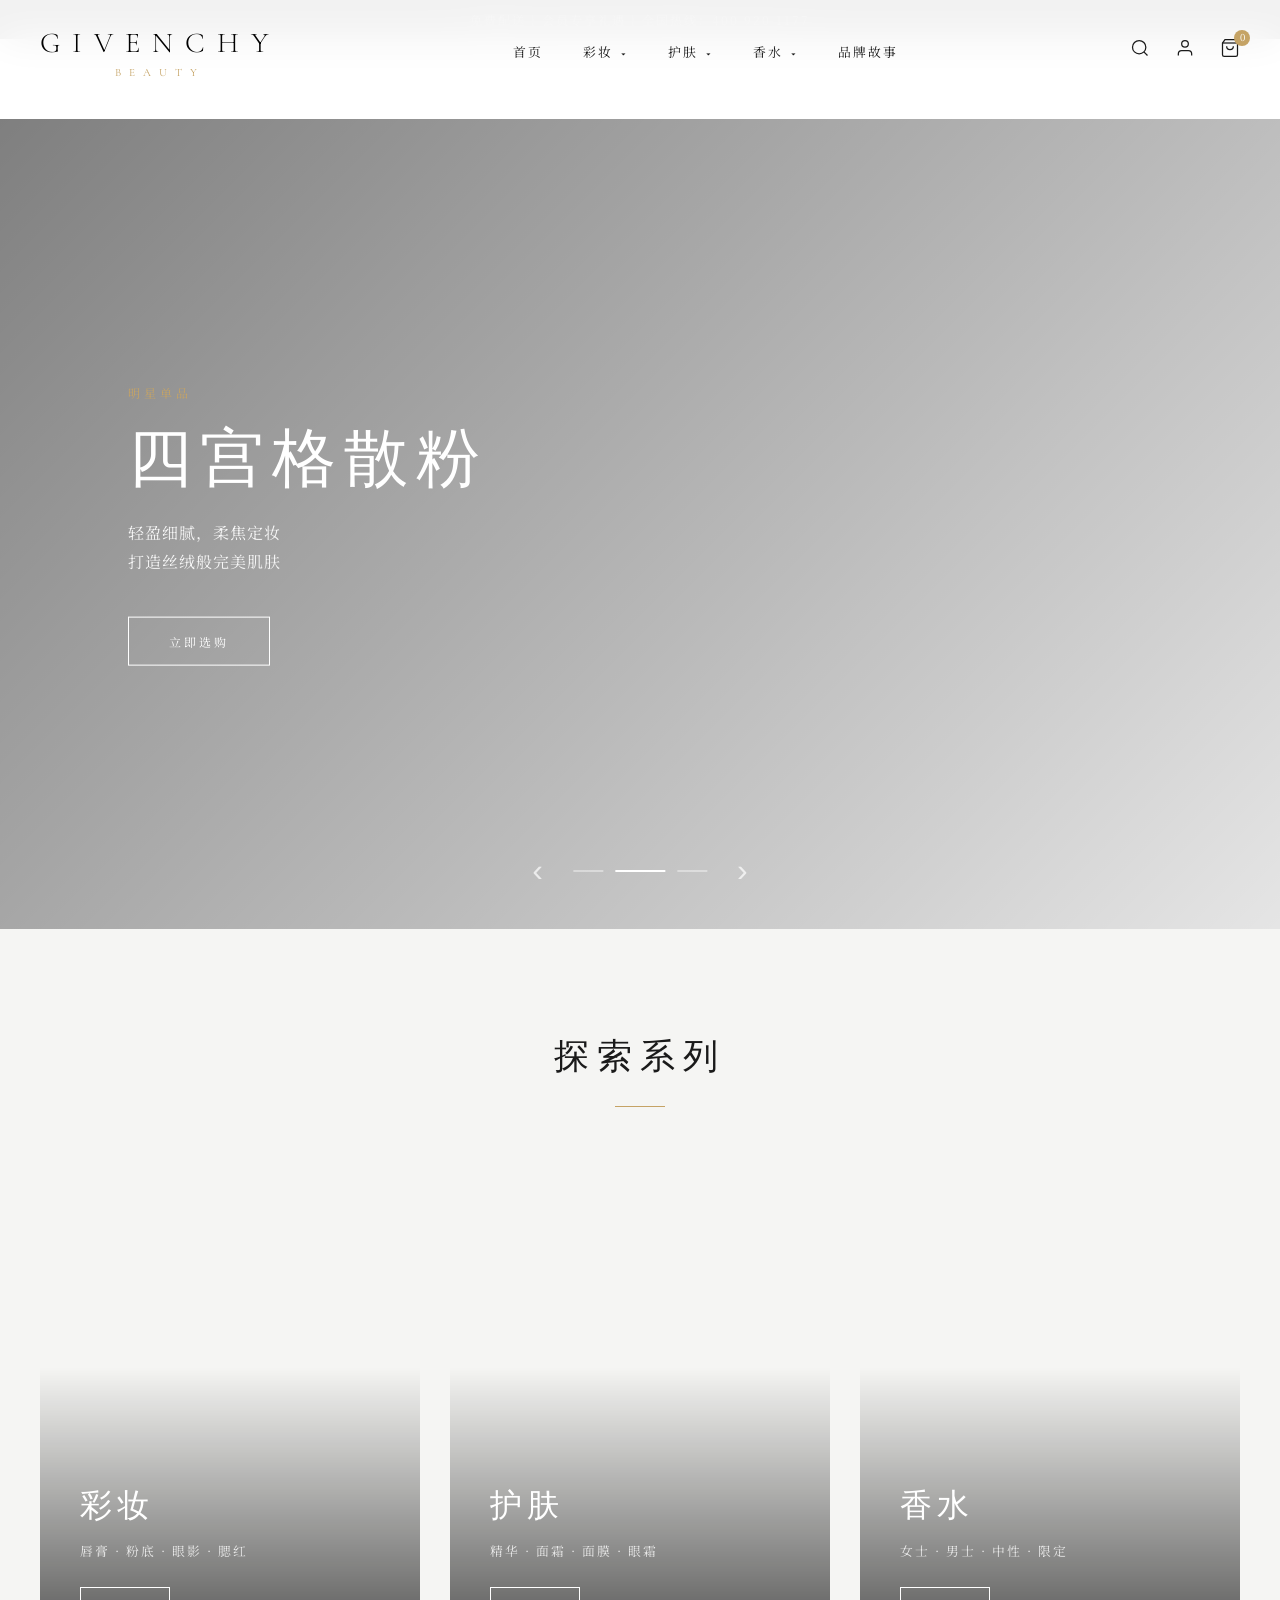
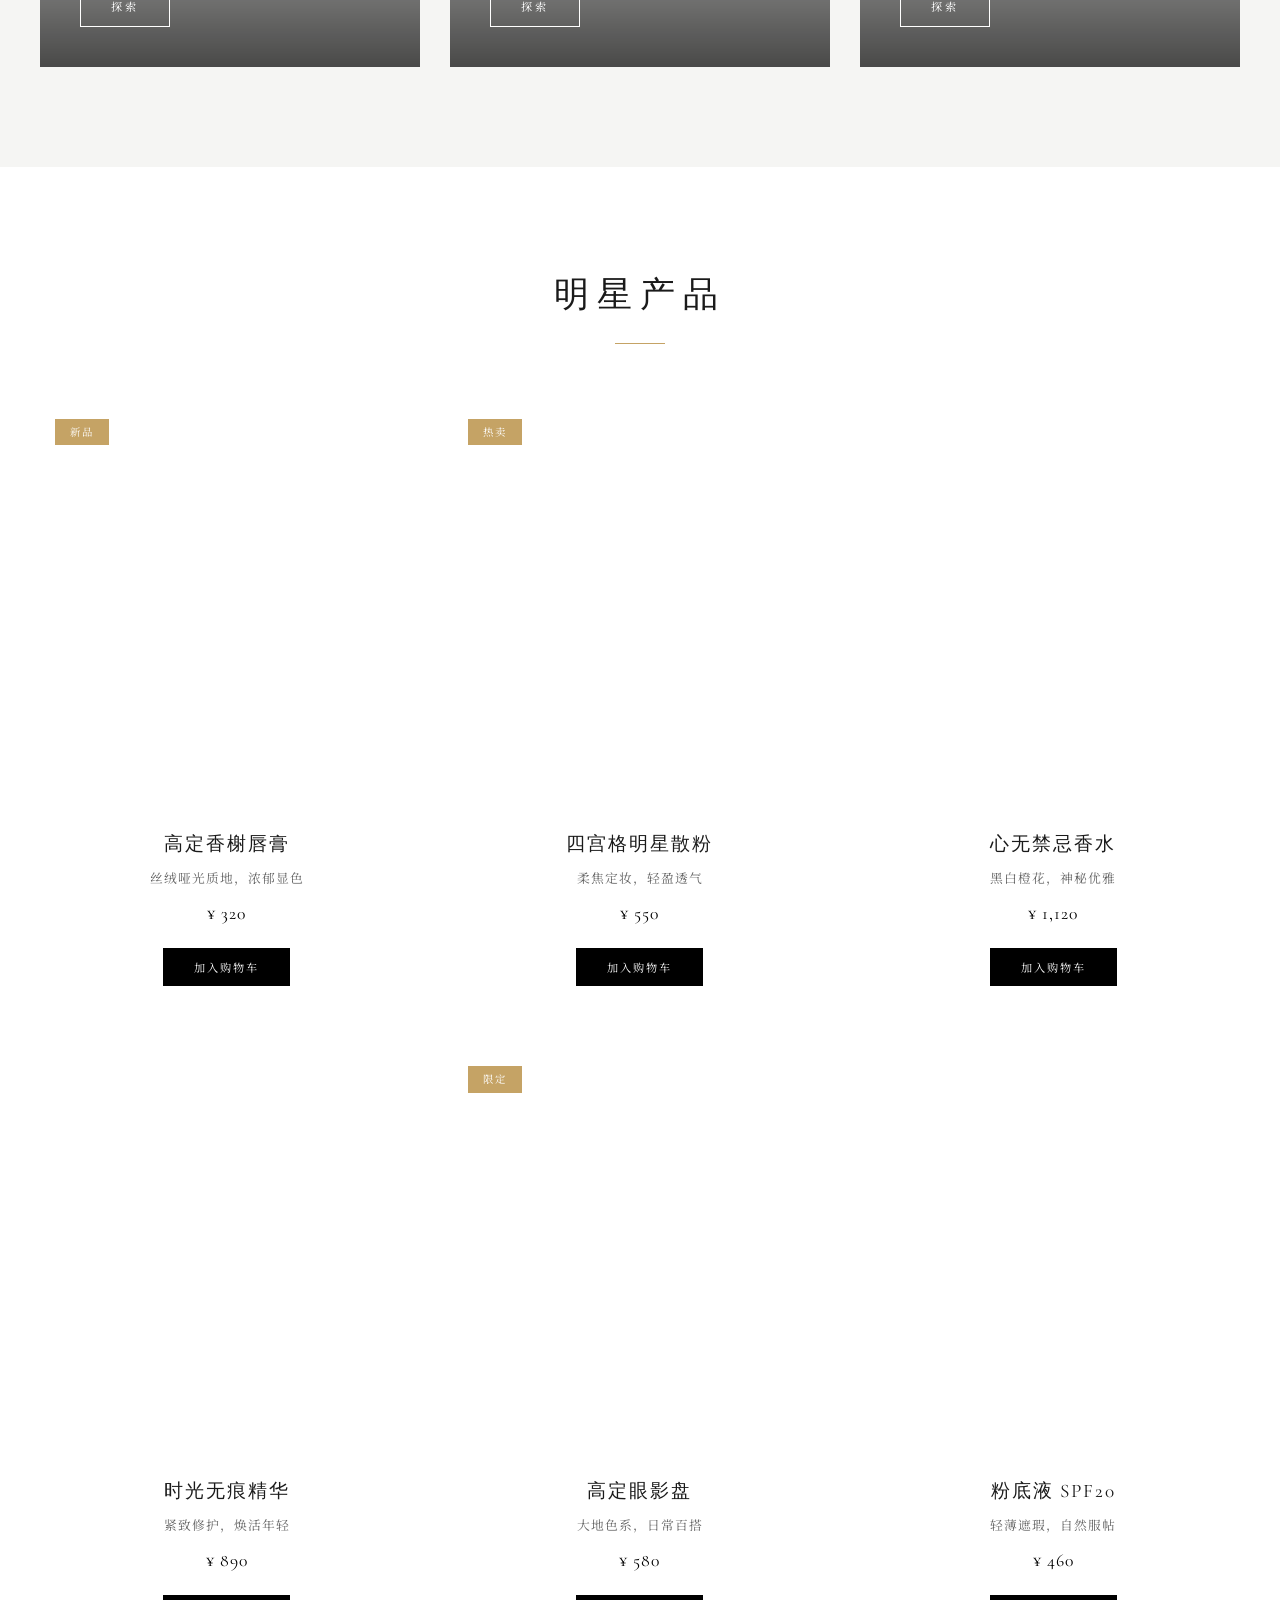
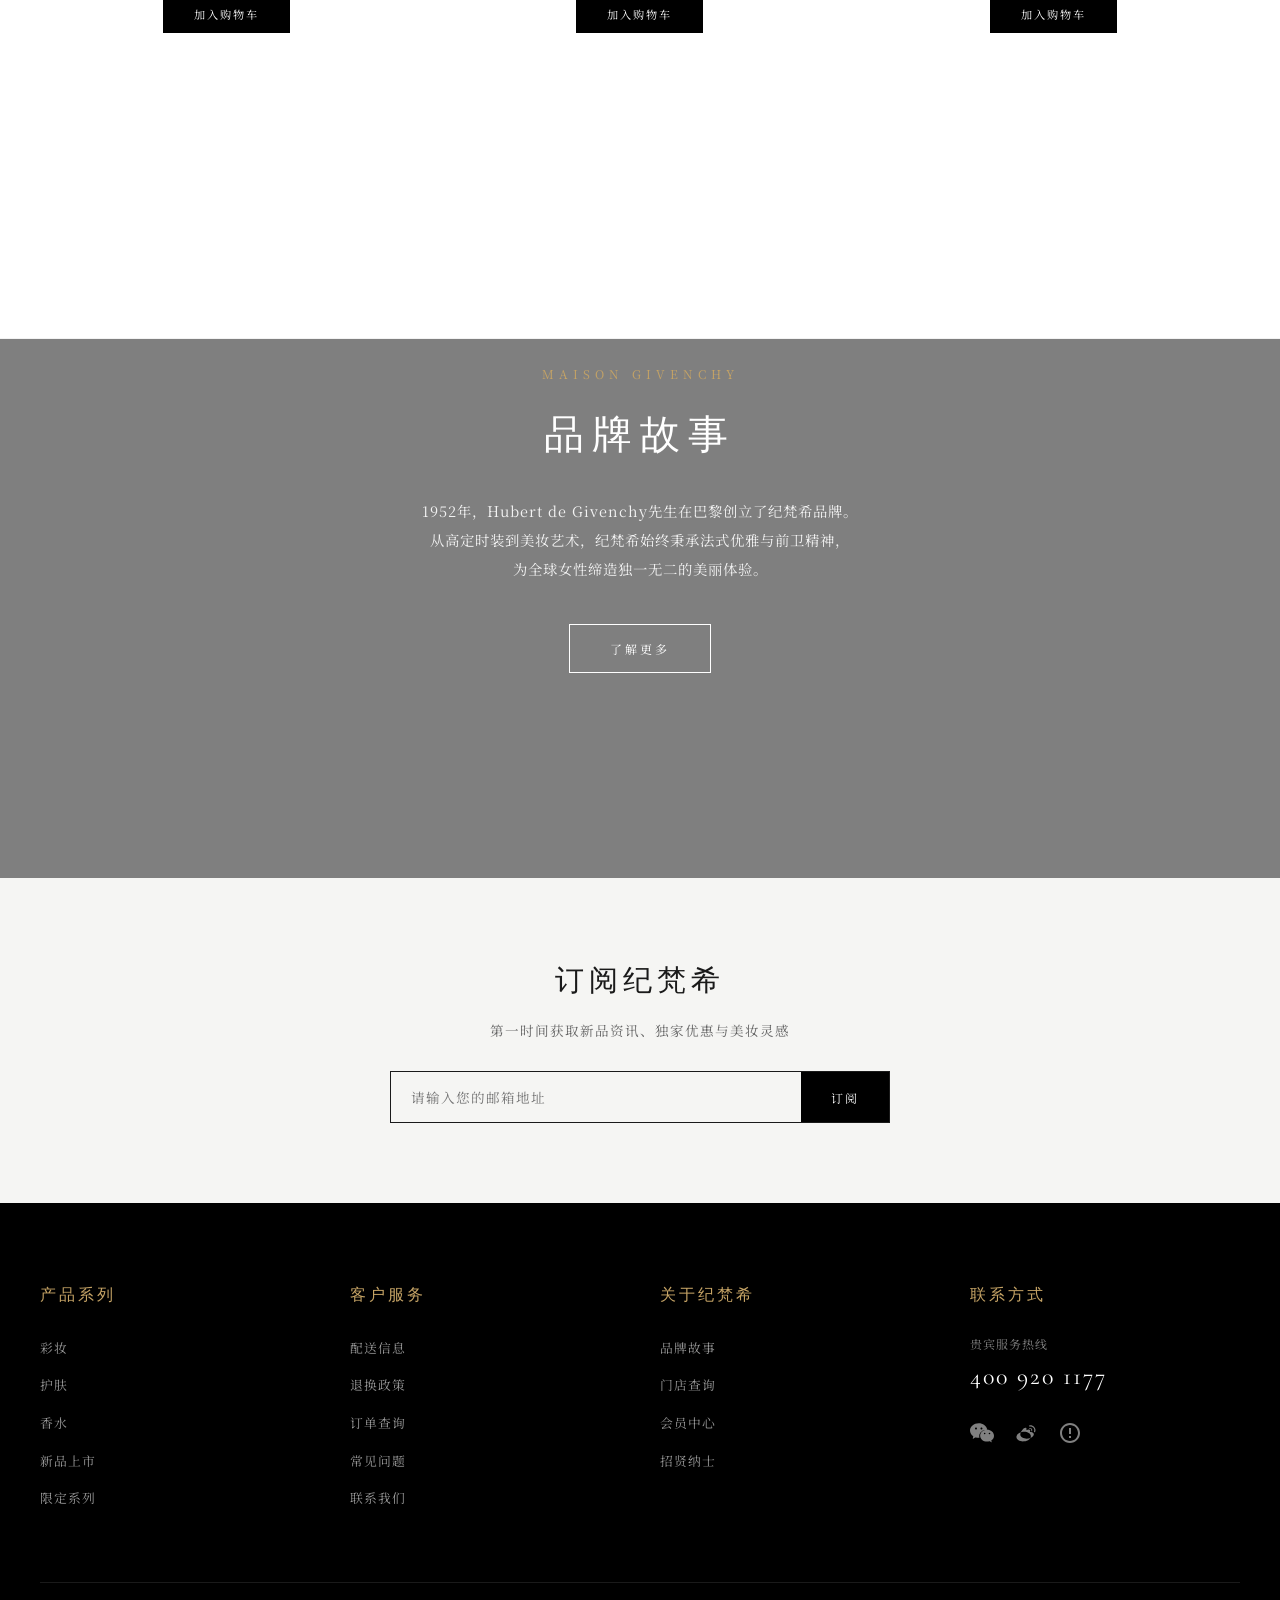
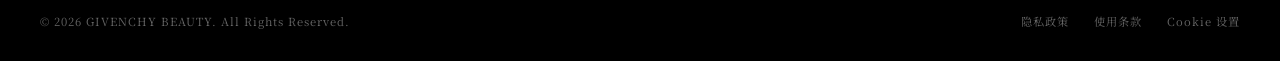
==== index.html @ 048177c6 "Givenchy Beauty clone site" ====
<!DOCTYPE html>
<html lang="zh-CN">
<head>
    <meta charset="UTF-8">
    <meta name="viewport" content="width=device-width, initial-scale=1.0">
    <title>GIVENCHY BEAUTY ∷ 纪梵希美妆官方旗舰店</title>
    <link rel="preconnect" href="https://fonts.googleapis.com">
    <link href="https://fonts.googleapis.com/css2?family=Cormorant+Garamond:wght@300;400;500;600;700&family=Noto+Serif+SC:wght@200;300;400;500;600;700&display=swap" rel="stylesheet">
    <link rel="stylesheet" href="style.css">
</head>
<body>
    <!-- Top Bar -->
    <div class="top-bar">
        <p>免费配送 | 会员专享礼遇 | 全国热线：400 920 1177</p>
    </div>

    <!-- Navigation -->
    <nav class="navbar" id="navbar">
        <div class="nav-container">
            <button class="menu-toggle" id="menuToggle" aria-label="菜单">
                <span></span>
                <span></span>
                <span></span>
            </button>
            
            <div class="logo">
                <a href="#">
                    <span class="logo-main">GIVENCHY</span>
                    <span class="logo-sub">BEAUTY</span>
                </a>
            </div>

            <ul class="nav-links" id="navLinks">
                <li><a href="#hero">首页</a></li>
                <li class="dropdown">
                    <a href="#products">彩妆 <span class="arrow">▾</span></a>
                    <div class="dropdown-content">
                        <a href="#">唇膏</a>
                        <a href="#">粉底</a>
                        <a href="#">眼影</a>
                        <a href="#">腮红</a>
                    </div>
                </li>
                <li class="dropdown">
                    <a href="#products">护肤 <span class="arrow">▾</span></a>
                    <div class="dropdown-content">
                        <a href="#">精华</a>
                        <a href="#">面霜</a>
                        <a href="#">面膜</a>
                    </div>
                </li>
                <li class="dropdown">
                    <a href="#products">香水 <span class="arrow">▾</span></a>
                    <div class="dropdown-content">
                        <a href="#">女士香水</a>
                        <a href="#">男士香水</a>
                        <a href="#">中性香水</a>
                    </div>
                </li>
                <li><a href="#story">品牌故事</a></li>
            </ul>

            <div class="nav-icons">
                <a href="#" class="icon-search" aria-label="搜索">
                    <svg width="20" height="20" viewBox="0 0 24 24" fill="none" stroke="currentColor" stroke-width="1.5">
                        <circle cx="11" cy="11" r="8"/><path d="m21 21-4.35-4.35"/>
                    </svg>
                </a>
                <a href="#" class="icon-user" aria-label="账户">
                    <svg width="20" height="20" viewBox="0 0 24 24" fill="none" stroke="currentColor" stroke-width="1.5">
                        <path d="M20 21v-2a4 4 0 0 0-4-4H8a4 4 0 0 0-4 4v2"/><circle cx="12" cy="7" r="4"/>
                    </svg>
                </a>
                <a href="#" class="icon-cart" aria-label="购物车">
                    <svg width="20" height="20" viewBox="0 0 24 24" fill="none" stroke="currentColor" stroke-width="1.5">
                        <path d="M6 2L3 6v14a2 2 0 002 2h14a2 2 0 002-2V6l-3-4z"/><line x1="3" y1="6" x2="21" y2="6"/><path d="M16 10a4 4 0 01-8 0"/>
                    </svg>
                    <span class="cart-count">0</span>
                </a>
            </div>
        </div>
    </nav>

    <!-- Hero Slider -->
    <section class="hero" id="hero">
        <div class="slider">
            <div class="slide active" style="background-image: url('https://images.unsplash.com/photo-1522335789203-aabd1fc54bc9?w=1920&q=80')">
                <div class="slide-content">
                    <span class="slide-label">新品上市</span>
                    <h1>高定唇妆</h1>
                    <p>丝绒质地，极致色彩<br>缔造无与伦比的唇部体验</p>
                    <a href="#" class="btn-primary">探索更多</a>
                </div>
            </div>
            <div class="slide" style="background-image: url('https://images.unsplash.com/photo-1596462502278-27bfdc403348?w=1920&q=80')">
                <div class="slide-content">
                    <span class="slide-label">明星单品</span>
                    <h1>四宫格散粉</h1>
                    <p>轻盈细腻，柔焦定妆<br>打造丝绒般完美肌肤</p>
                    <a href="#" class="btn-primary">立即选购</a>
                </div>
            </div>
            <div class="slide" style="background-image: url('https://images.unsplash.com/photo-1541643600914-78b084683601?w=1920&q=80')">
                <div class="slide-content">
                    <span class="slide-label">经典香氛</span>
                    <h1>心无禁忌</h1>
                    <p>黑白交织的优雅<br>释放独特迷人魅力</p>
                    <a href="#" class="btn-primary">探索香氛</a>
                </div>
            </div>
        </div>
        <div class="slider-controls">
            <button class="slider-btn prev" aria-label="上一张">‹</button>
            <div class="slider-dots">
                <span class="dot active" data-index="0"></span>
                <span class="dot" data-index="1"></span>
                <span class="dot" data-index="2"></span>
            </div>
            <button class="slider-btn next" aria-label="下一张">›</button>
        </div>
    </section>

    <!-- Categories -->
    <section class="categories" id="categories">
        <div class="container">
            <h2 class="section-title">探索系列</h2>
            <div class="category-grid">
                <div class="category-card">
                    <div class="category-img" style="background-image: url('https://images.unsplash.com/photo-1586495777744-4413f21062fa?w=600&q=80')"></div>
                    <div class="category-overlay">
                        <h3>彩妆</h3>
                        <p>唇膏 · 粉底 · 眼影 · 腮红</p>
                        <a href="#" class="btn-outline">探索</a>
                    </div>
                </div>
                <div class="category-card">
                    <div class="category-img" style="background-image: url('https://images.unsplash.com/photo-1570194065650-d99fb4b38b17?w=600&q=80')"></div>
                    <div class="category-overlay">
                        <h3>护肤</h3>
                        <p>精华 · 面霜 · 面膜 · 眼霜</p>
                        <a href="#" class="btn-outline">探索</a>
                    </div>
                </div>
                <div class="category-card">
                    <div class="category-img" style="background-image: url('https://images.unsplash.com/photo-1588405748880-12d1d2a59f75?w=600&q=80')"></div>
                    <div class="category-overlay">
                        <h3>香水</h3>
                        <p>女士 · 男士 · 中性 · 限定</p>
                        <a href="#" class="btn-outline">探索</a>
                    </div>
                </div>
            </div>
        </div>
    </section>

    <!-- Featured Products -->
    <section class="products" id="products">
        <div class="container">
            <h2 class="section-title">明星产品</h2>
            <div class="product-grid">
                <div class="product-card">
                    <div class="product-img" style="background-image: url('https://images.unsplash.com/photo-1583241800698-e8ab01830a07?w=400&q=80')">
                        <span class="product-badge">新品</span>
                    </div>
                    <div class="product-info">
                        <h3>高定香榭唇膏</h3>
                        <p class="product-desc">丝绒哑光质地，浓郁显色</p>
                        <div class="product-price">¥ 320</div>
                        <button class="btn-add-cart">加入购物车</button>
                    </div>
                </div>
                <div class="product-card">
                    <div class="product-img" style="background-image: url('https://images.unsplash.com/photo-1631214500115-598fc2cb8ada?w=400&q=80')">
                        <span class="product-badge">热卖</span>
                    </div>
                    <div class="product-info">
                        <h3>四宫格明星散粉</h3>
                        <p class="product-desc">柔焦定妆，轻盈透气</p>
                        <div class="product-price">¥ 550</div>
                        <button class="btn-add-cart">加入购物车</button>
                    </div>
                </div>
                <div class="product-card">
                    <div class="product-img" style="background-image: url('https://images.unsplash.com/photo-1594035900107-2ef1c83907e7?w=400&q=80')"></div>
                    <div class="product-info">
                        <h3>心无禁忌香水</h3>
                        <p class="product-desc">黑白橙花，神秘优雅</p>
                        <div class="product-price">¥ 1,120</div>
                        <button class="btn-add-cart">加入购物车</button>
                    </div>
                </div>
                <div class="product-card">
                    <div class="product-img" style="background-image: url('https://images.unsplash.com/photo-1571781926291-c477ebfd024b?w=400&q=80')"></div>
                    <div class="product-info">
                        <h3>时光无痕精华</h3>
                        <p class="product-desc">紧致修护，焕活年轻</p>
                        <div class="product-price">¥ 890</div>
                        <button class="btn-add-cart">加入购物车</button>
                    </div>
                </div>
                <div class="product-card">
                    <div class="product-img" style="background-image: url('https://images.unsplash.com/photo-1608248543803-ba4f8c70ae0b?w=400&q=80')">
                        <span class="product-badge">限定</span>
                    </div>
                    <div class="product-info">
                        <h3>高定眼影盘</h3>
                        <p class="product-desc">大地色系，日常百搭</p>
                        <div class="product-price">¥ 580</div>
                        <button class="btn-add-cart">加入购物车</button>
                    </div>
                </div>
                <div class="product-card">
                    <div class="product-img" style="background-image: url('https://images.unsplash.com/photo-1598440947619-2c35fc9aa908?w=400&q=80')"></div>
                    <div class="product-info">
                        <h3>粉底液 SPF20</h3>
                        <p class="product-desc">轻薄遮瑕，自然服帖</p>
                        <div class="product-price">¥ 460</div>
                        <button class="btn-add-cart">加入购物车</button>
                    </div>
                </div>
            </div>
        </div>
    </section>

    <!-- Brand Story -->
    <section class="story" id="story">
        <div class="story-bg" style="background-image: url('https://images.unsplash.com/photo-1441984904996-e0b6ba687e04?w=1920&q=80')"></div>
        <div class="story-content">
            <span class="story-label">MAISON GIVENCHY</span>
            <h2>品牌故事</h2>
            <p>1952年，Hubert de Givenchy先生在巴黎创立了纪梵希品牌。<br>
            从高定时装到美妆艺术，纪梵希始终秉承法式优雅与前卫精神，<br>
            为全球女性缔造独一无二的美丽体验。</p>
            <a href="#" class="btn-primary">了解更多</a>
        </div>
    </section>

    <!-- Newsletter -->
    <section class="newsletter">
        <div class="container">
            <h2>订阅纪梵希</h2>
            <p>第一时间获取新品资讯、独家优惠与美妆灵感</p>
            <form class="newsletter-form">
                <input type="email" placeholder="请输入您的邮箱地址" required>
                <button type="submit">订阅</button>
            </form>
        </div>
    </section>

    <!-- Footer -->
    <footer class="footer">
        <div class="container">
            <div class="footer-grid">
                <div class="footer-col">
                    <h4>产品系列</h4>
                    <ul>
                        <li><a href="#">彩妆</a></li>
                        <li><a href="#">护肤</a></li>
                        <li><a href="#">香水</a></li>
                        <li><a href="#">新品上市</a></li>
                        <li><a href="#">限定系列</a></li>
                    </ul>
                </div>
                <div class="footer-col">
                    <h4>客户服务</h4>
                    <ul>
                        <li><a href="#">配送信息</a></li>
                        <li><a href="#">退换政策</a></li>
                        <li><a href="#">订单查询</a></li>
                        <li><a href="#">常见问题</a></li>
                        <li><a href="#">联系我们</a></li>
                    </ul>
                </div>
                <div class="footer-col">
                    <h4>关于纪梵希</h4>
                    <ul>
                        <li><a href="#">品牌故事</a></li>
                        <li><a href="#">门店查询</a></li>
                        <li><a href="#">会员中心</a></li>
                        <li><a href="#">招贤纳士</a></li>
                    </ul>
                </div>
                <div class="footer-col">
                    <h4>联系方式</h4>
                    <p class="contact-info">贵宾服务热线</p>
                    <p class="contact-phone">400 920 1177</p>
                    <div class="social-links">
                        <a href="#" aria-label="微信">
                            <svg width="24" height="24" viewBox="0 0 24 24" fill="currentColor"><path d="M8.691 2.188C3.891 2.188 0 5.476 0 9.53c0 2.212 1.17 4.203 3.002 5.55a.59.59 0 01.213.665l-.39 1.48c-.019.07-.048.141-.048.213 0 .163.13.295.29.295a.326.326 0 00.167-.054l1.903-1.114a.864.864 0 01.717-.098 10.16 10.16 0 002.837.403c.276 0 .543-.027.811-.05a6.13 6.13 0 01-.253-1.736c0-3.54 3.305-6.412 7.381-6.412.262 0 .52.018.776.04C16.455 4.826 12.899 2.187 8.691 2.187zm-2.75 4.395c.558 0 1.011.453 1.011 1.011s-.453 1.011-1.011 1.011a1.012 1.012 0 010-2.022zm5.478 0c.558 0 1.011.453 1.011 1.011s-.453 1.011-1.011 1.011a1.012 1.012 0 010-2.022z"/><path d="M23.997 14.637c0-3.277-3.099-5.937-6.925-5.937-3.825 0-6.924 2.66-6.924 5.937 0 3.276 3.099 5.936 6.924 5.936.768 0 1.506-.127 2.188-.338a.682.682 0 01.565.078l1.488.87a.258.258 0 00.132.043.231.231 0 00.228-.232c0-.057-.023-.113-.038-.167l-.306-1.16a.468.468 0 01.167-.523C22.953 18.37 24 16.61 24 14.637h-.003zm-9.346-1.27a.797.797 0 110-1.594.797.797 0 010 1.594zm4.842 0a.797.797 0 110-1.594.797.797 0 010 1.594z"/></svg>
                        </a>
                        <a href="#" aria-label="微博">
                            <svg width="24" height="24" viewBox="0 0 24 24" fill="currentColor"><path d="M10.098 20.323c-3.977.391-7.414-1.406-7.672-4.02-.259-2.609 2.759-5.047 6.74-5.441 3.979-.394 7.413 1.404 7.671 4.018.259 2.6-2.759 5.049-6.737 5.439l-.002.004zM16.26 11.09c-.207-.068-.352-.113-.243-.408.235-.639.26-1.189.003-1.583-.479-.737-1.79-.698-3.293-.02 0-.002-.472.206-.351-.172.234-.763.2-1.4-.103-1.783-.685-.871-2.512.034-4.106 2.014-1.178 1.462-1.868 3.048-1.868 4.431 0 2.558 3.292 4.116 6.513 4.116 4.218 0 7.031-2.449 7.031-4.419 0-1.18-1-1.854-1.856-2.13l-.002-.002-.722-.245.003-.003z"/><path d="M20.234 5.947c-1.261-1.407-3.124-1.932-4.836-1.569a.61.61 0 00-.457.734.616.616 0 00.741.453c1.294-.271 2.688.122 3.638 1.177.949 1.054 1.19 2.488.723 3.744a.614.614 0 00.392.776.62.62 0 00.779-.389c.614-1.643.296-3.52-.98-4.925v-.002l.002.001z"/><path d="M17.837 7.806c-.59-.66-1.47-.914-2.292-.743a.435.435 0 00-.323.518.438.438 0 00.524.32c.466-.097.96.046 1.286.417.325.37.413.868.263 1.309a.436.436 0 00.277.547.44.44 0 00.55-.275c.248-.724.1-1.552-.285-2.093v-.001z"/></svg>
                        </a>
                        <a href="#" aria-label="小红书">
                            <svg width="24" height="24" viewBox="0 0 24 24" fill="currentColor"><path d="M12 2C6.48 2 2 6.48 2 12s4.48 10 10 10 10-4.48 10-10S17.52 2 12 2zm0 18c-4.41 0-8-3.59-8-8s3.59-8 8-8 8 3.59 8 8-3.59 8-8 8zm-1-13h2v6h-2zm0 8h2v2h-2z"/></svg>
                        </a>
                    </div>
                </div>
            </div>
            <div class="footer-bottom">
                <p>© 2026 GIVENCHY BEAUTY. All Rights Reserved.</p>
                <div class="footer-links">
                    <a href="#">隐私政策</a>
                    <a href="#">使用条款</a>
                    <a href="#">Cookie 设置</a>
                </div>
            </div>
        </div>
    </footer>

    <script src="script.js"></script>
</body>
</html>
---- style.css ----
/* ===== Reset & Base ===== */
*, *::before, *::after {
    margin: 0;
    padding: 0;
    box-sizing: border-box;
}

:root {
    --black: #000000;
    --white: #ffffff;
    --gold: #c5a365;
    --gold-light: #d4b87a;
    --gray-dark: #1a1a1a;
    --gray-mid: #333333;
    --gray-light: #666666;
    --gray-lighter: #f5f5f3;
    --transition: all 0.4s cubic-bezier(0.25, 0.46, 0.45, 0.94);
}

html {
    scroll-behavior: smooth;
    font-size: 16px;
}

body {
    font-family: 'Noto Serif SC', 'Cormorant Garamond', Georgia, serif;
    color: var(--gray-dark);
    background: var(--white);
    line-height: 1.6;
    overflow-x: hidden;
}

a {
    text-decoration: none;
    color: inherit;
    transition: var(--transition);
}

img {
    max-width: 100%;
    display: block;
}

.container {
    max-width: 1400px;
    margin: 0 auto;
    padding: 0 40px;
}

/* ===== Top Bar ===== */
.top-bar {
    background: var(--black);
    color: var(--white);
    text-align: center;
    padding: 10px 20px;
    font-size: 0.75rem;
    letter-spacing: 2px;
    text-transform: uppercase;
}

/* ===== Navbar ===== */
.navbar {
    position: fixed;
    top: 0;
    left: 0;
    right: 0;
    z-index: 1000;
    background: rgba(255, 255, 255, 0.95);
    backdrop-filter: blur(20px);
    transition: var(--transition);
    border-bottom: 1px solid transparent;
}

.navbar.scrolled {
    background: rgba(255, 255, 255, 0.98);
    border-bottom: 1px solid rgba(0, 0, 0, 0.08);
    box-shadow: 0 2px 20px rgba(0, 0, 0, 0.05);
}

.nav-container {
    max-width: 1400px;
    margin: 0 auto;
    display: flex;
    align-items: center;
    justify-content: space-between;
    padding: 20px 40px;
}

.menu-toggle {
    display: none;
    flex-direction: column;
    gap: 5px;
    background: none;
    border: none;
    cursor: pointer;
    padding: 5px;
}

.menu-toggle span {
    width: 24px;
    height: 1.5px;
    background: var(--black);
    transition: var(--transition);
}

.logo a {
    display: flex;
    flex-direction: column;
    align-items: center;
    text-decoration: none;
}

.logo-main {
    font-family: 'Cormorant Garamond', serif;
    font-size: 1.8rem;
    font-weight: 300;
    letter-spacing: 12px;
    color: var(--black);
}

.logo-sub {
    font-family: 'Cormorant Garamond', serif;
    font-size: 0.7rem;
    letter-spacing: 8px;
    color: var(--gold);
    margin-top: -2px;
}

.nav-links {
    display: flex;
    list-style: none;
    gap: 40px;
}

.nav-links a {
    font-size: 0.8rem;
    letter-spacing: 2px;
    text-transform: uppercase;
    color: var(--gray-dark);
    position: relative;
    padding: 5px 0;
}

.nav-links a::after {
    content: '';
    position: absolute;
    bottom: 0;
    left: 0;
    width: 0;
    height: 1px;
    background: var(--gold);
    transition: width 0.3s ease;
}

.nav-links a:hover::after {
    width: 100%;
}

.nav-links a:hover {
    color: var(--gold);
}

/* Dropdown */
.dropdown {
    position: relative;
}

.dropdown-content {
    position: absolute;
    top: 100%;
    left: 50%;
    transform: translateX(-50%);
    background: var(--white);
    min-width: 160px;
    padding: 20px 0;
    opacity: 0;
    visibility: hidden;
    transition: var(--transition);
    box-shadow: 0 10px 40px rgba(0, 0, 0, 0.08);
}

.dropdown:hover .dropdown-content {
    opacity: 1;
    visibility: visible;
}

.dropdown-content a {
    display: block;
    padding: 8px 30px;
    font-size: 0.75rem;
    letter-spacing: 1px;
}

.dropdown-content a:hover {
    background: var(--gray-lighter);
    color: var(--gold);
}

.arrow {
    font-size: 0.6rem;
    margin-left: 3px;
}

.nav-icons {
    display: flex;
    gap: 25px;
    align-items: center;
}

.nav-icons a {
    color: var(--gray-dark);
    position: relative;
}

.nav-icons a:hover {
    color: var(--gold);
}

.cart-count {
    position: absolute;
    top: -8px;
    right: -10px;
    background: var(--gold);
    color: var(--white);
    font-size: 0.6rem;
    width: 16px;
    height: 16px;
    border-radius: 50%;
    display: flex;
    align-items: center;
    justify-content: center;
}

/* ===== Hero Slider ===== */
.hero {
    margin-top: 80px;
    position: relative;
    height: 90vh;
    min-height: 600px;
    overflow: hidden;
}

.slider {
    position: relative;
    width: 100%;
    height: 100%;
}

.slide {
    position: absolute;
    top: 0;
    left: 0;
    width: 100%;
    height: 100%;
    background-size: cover;
    background-position: center;
    opacity: 0;
    transition: opacity 1.2s ease;
}

.slide.active {
    opacity: 1;
}

.slide::before {
    content: '';
    position: absolute;
    inset: 0;
    background: linear-gradient(135deg, rgba(0,0,0,0.5) 0%, rgba(0,0,0,0.1) 100%);
}

.slide-content {
    position: absolute;
    top: 50%;
    left: 10%;
    transform: translateY(-50%);
    color: var(--white);
    z-index: 2;
}

.slide-label {
    font-size: 0.75rem;
    letter-spacing: 4px;
    text-transform: uppercase;
    color: var(--gold);
    display: block;
    margin-bottom: 20px;
}

.slide-content h1 {
    font-family: 'Cormorant Garamond', serif;
    font-size: 4rem;
    font-weight: 300;
    letter-spacing: 8px;
    margin-bottom: 20px;
    line-height: 1.2;
}

.slide-content p {
    font-size: 1rem;
    line-height: 1.8;
    letter-spacing: 1px;
    margin-bottom: 40px;
    opacity: 0.9;
}

.btn-primary {
    display: inline-block;
    padding: 14px 40px;
    border: 1px solid var(--white);
    color: var(--white);
    font-size: 0.75rem;
    letter-spacing: 3px;
    text-transform: uppercase;
    transition: var(--transition);
}

.btn-primary:hover {
    background: var(--white);
    color: var(--black);
}

.slider-controls {
    position: absolute;
    bottom: 40px;
    left: 50%;
    transform: translateX(-50%);
    display: flex;
    align-items: center;
    gap: 30px;
    z-index: 10;
}

.slider-btn {
    background: none;
    border: none;
    color: var(--white);
    font-size: 2rem;
    cursor: pointer;
    opacity: 0.7;
    transition: var(--transition);
}

.slider-btn:hover {
    opacity: 1;
}

.slider-dots {
    display: flex;
    gap: 12px;
}

.dot {
    width: 30px;
    height: 2px;
    background: rgba(255, 255, 255, 0.4);
    cursor: pointer;
    transition: var(--transition);
}

.dot.active {
    background: var(--white);
    width: 50px;
}

/* ===== Section Title ===== */
.section-title {
    text-align: center;
    font-family: 'Cormorant Garamond', serif;
    font-size: 2.2rem;
    font-weight: 300;
    letter-spacing: 8px;
    margin-bottom: 60px;
    position: relative;
}

.section-title::after {
    content: '';
    display: block;
    width: 50px;
    height: 1px;
    background: var(--gold);
    margin: 20px auto 0;
}

/* ===== Categories ===== */
.categories {
    padding: 100px 0;
    background: var(--gray-lighter);
}

.category-grid {
    display: grid;
    grid-template-columns: repeat(3, 1fr);
    gap: 30px;
}

.category-card {
    position: relative;
    height: 500px;
    overflow: hidden;
    cursor: pointer;
}

.category-img {
    width: 100%;
    height: 100%;
    background-size: cover;
    background-position: center;
    transition: transform 0.8s ease;
}

.category-card:hover .category-img {
    transform: scale(1.05);
}

.category-overlay {
    position: absolute;
    inset: 0;
    background: linear-gradient(to top, rgba(0,0,0,0.7) 0%, rgba(0,0,0,0) 60%);
    display: flex;
    flex-direction: column;
    justify-content: flex-end;
    padding: 40px;
    color: var(--white);
}

.category-overlay h3 {
    font-family: 'Cormorant Garamond', serif;
    font-size: 2rem;
    font-weight: 300;
    letter-spacing: 5px;
    margin-bottom: 10px;
}

.category-overlay p {
    font-size: 0.8rem;
    letter-spacing: 2px;
    opacity: 0.8;
    margin-bottom: 25px;
}

.btn-outline {
    display: inline-block;
    padding: 10px 30px;
    border: 1px solid var(--white);
    color: var(--white);
    font-size: 0.7rem;
    letter-spacing: 3px;
    text-transform: uppercase;
    width: fit-content;
    transition: var(--transition);
}

.btn-outline:hover {
    background: var(--white);
    color: var(--black);
}

/* ===== Products ===== */
.products {
    padding: 100px 0;
}

.product-grid {
    display: grid;
    grid-template-columns: repeat(3, 1fr);
    gap: 40px;
}

.product-card {
    position: relative;
    transition: var(--transition);
}

.product-card:hover {
    transform: translateY(-5px);
}

.product-img {
    height: 400px;
    background-size: cover;
    background-position: center;
    position: relative;
    overflow: hidden;
}

.product-img::after {
    content: '';
    position: absolute;
    inset: 0;
    background: rgba(0,0,0,0);
    transition: var(--transition);
}

.product-card:hover .product-img::after {
    background: rgba(0,0,0,0.1);
}

.product-badge {
    position: absolute;
    top: 15px;
    left: 15px;
    background: var(--gold);
    color: var(--white);
    padding: 5px 15px;
    font-size: 0.65rem;
    letter-spacing: 2px;
    text-transform: uppercase;
    z-index: 2;
}

.product-info {
    padding: 25px 0;
    text-align: center;
}

.product-info h3 {
    font-family: 'Cormorant Garamond', serif;
    font-size: 1.2rem;
    font-weight: 400;
    letter-spacing: 2px;
    margin-bottom: 8px;
}

.product-desc {
    font-size: 0.8rem;
    color: var(--gray-light);
    letter-spacing: 1px;
    margin-bottom: 12px;
}

.product-price {
    font-family: 'Cormorant Garamond', serif;
    font-size: 1.1rem;
    color: var(--black);
    letter-spacing: 1px;
    margin-bottom: 20px;
}

.btn-add-cart {
    padding: 10px 30px;
    background: var(--black);
    color: var(--white);
    border: 1px solid var(--black);
    font-size: 0.7rem;
    letter-spacing: 2px;
    text-transform: uppercase;
    cursor: pointer;
    transition: var(--transition);
    font-family: 'Noto Serif SC', serif;
}

.btn-add-cart:hover {
    background: var(--white);
    color: var(--black);
}

/* ===== Brand Story ===== */
.story {
    position: relative;
    height: 80vh;
    min-height: 500px;
    display: flex;
    align-items: center;
    justify-content: center;
    overflow: hidden;
}

.story-bg {
    position: absolute;
    inset: 0;
    background-size: cover;
    background-position: center;
    background-attachment: fixed;
}

.story-bg::before {
    content: '';
    position: absolute;
    inset: 0;
    background: rgba(0, 0, 0, 0.5);
}

.story-content {
    position: relative;
    z-index: 2;
    text-align: center;
    color: var(--white);
    max-width: 600px;
    padding: 0 20px;
}

.story-label {
    font-size: 0.75rem;
    letter-spacing: 5px;
    color: var(--gold);
    display: block;
    margin-bottom: 20px;
}

.story-content h2 {
    font-family: 'Cormorant Garamond', serif;
    font-size: 2.5rem;
    font-weight: 300;
    letter-spacing: 8px;
    margin-bottom: 30px;
}

.story-content p {
    font-size: 0.9rem;
    line-height: 2;
    letter-spacing: 1px;
    margin-bottom: 40px;
    opacity: 0.9;
}

/* ===== Newsletter ===== */
.newsletter {
    padding: 80px 0;
    background: var(--gray-lighter);
    text-align: center;
}

.newsletter h2 {
    font-family: 'Cormorant Garamond', serif;
    font-size: 1.8rem;
    font-weight: 300;
    letter-spacing: 5px;
    margin-bottom: 15px;
}

.newsletter p {
    font-size: 0.85rem;
    color: var(--gray-light);
    letter-spacing: 1px;
    margin-bottom: 30px;
}

.newsletter-form {
    display: flex;
    max-width: 500px;
    margin: 0 auto;
    border: 1px solid var(--gray-dark);
}

.newsletter-form input {
    flex: 1;
    padding: 15px 20px;
    border: none;
    outline: none;
    font-family: 'Noto Serif SC', serif;
    font-size: 0.85rem;
    letter-spacing: 1px;
    background: transparent;
}

.newsletter-form button {
    padding: 15px 30px;
    background: var(--black);
    color: var(--white);
    border: none;
    font-family: 'Noto Serif SC', serif;
    font-size: 0.75rem;
    letter-spacing: 2px;
    text-transform: uppercase;
    cursor: pointer;
    transition: var(--transition);
}

.newsletter-form button:hover {
    background: var(--gold);
}

/* ===== Footer ===== */
.footer {
    background: var(--black);
    color: var(--white);
    padding: 80px 0 30px;
}

.footer-grid {
    display: grid;
    grid-template-columns: repeat(4, 1fr);
    gap: 40px;
    margin-bottom: 60px;
}

.footer-col h4 {
    font-family: 'Cormorant Garamond', serif;
    font-size: 1rem;
    font-weight: 400;
    letter-spacing: 3px;
    text-transform: uppercase;
    margin-bottom: 25px;
    color: var(--gold);
}

.footer-col ul {
    list-style: none;
}

.footer-col li {
    margin-bottom: 12px;
}

.footer-col a {
    font-size: 0.8rem;
    letter-spacing: 1px;
    color: rgba(255, 255, 255, 0.6);
}

.footer-col a:hover {
    color: var(--white);
}

.contact-info {
    font-size: 0.75rem;
    color: rgba(255, 255, 255, 0.5);
    letter-spacing: 1px;
    margin-bottom: 5px;
}

.contact-phone {
    font-family: 'Cormorant Garamond', serif;
    font-size: 1.5rem;
    letter-spacing: 2px;
    margin-bottom: 25px;
}

.social-links {
    display: flex;
    gap: 20px;
}

.social-links a {
    color: rgba(255, 255, 255, 0.5);
}

.social-links a:hover {
    color: var(--gold);
}

.footer-bottom {
    border-top: 1px solid rgba(255, 255, 255, 0.1);
    padding-top: 30px;
    display: flex;
    justify-content: space-between;
    align-items: center;
}

.footer-bottom p {
    font-size: 0.7rem;
    color: rgba(255, 255, 255, 0.4);
    letter-spacing: 1px;
}

.footer-links {
    display: flex;
    gap: 25px;
}

.footer-links a {
    font-size: 0.7rem;
    color: rgba(255, 255, 255, 0.4);
    letter-spacing: 1px;
}

.footer-links a:hover {
    color: var(--white);
}

/* ===== Mobile Menu ===== */
.mobile-overlay {
    display: none;
    position: fixed;
    inset: 0;
    background: rgba(0, 0, 0, 0.5);
    z-index: 999;
}

/* ===== Responsive ===== */
@media (max-width: 1024px) {
    .nav-container {
        padding: 15px 25px;
    }
    
    .nav-links {
        gap: 25px;
    }
    
    .container {
        padding: 0 25px;
    }
    
    .slide-content h1 {
        font-size: 3rem;
    }
    
    .category-grid,
    .product-grid {
        grid-template-columns: repeat(2, 1fr);
    }
    
    .footer-grid {
        grid-template-columns: repeat(2, 1fr);
    }
}

@media (max-width: 768px) {
    .top-bar {
        font-size: 0.65rem;
        padding: 8px 15px;
    }
    
    .menu-toggle {
        display: flex;
    }
    
    .nav-links {
        position: fixed;
        top: 0;
        left: -100%;
        width: 80%;
        max-width: 350px;
        height: 100vh;
        background: var(--white);
        flex-direction: column;
        padding: 100px 40px 40px;
        gap: 20px;
        transition: left 0.4s ease;
        z-index: 1001;
        box-shadow: 10px 0 40px rgba(0, 0, 0, 0.1);
    }
    
    .nav-links.active {
        left: 0;
    }
    
    .mobile-overlay.active {
        display: block;
    }
    
    .dropdown-content {
        position: static;
        transform: none;
        box-shadow: none;
        padding: 10px 0 10px 20px;
        opacity: 1;
        visibility: visible;
        display: none;
    }
    
    .dropdown.active .dropdown-content {
        display: block;
    }
    
    .logo-main {
        font-size: 1.3rem;
        letter-spacing: 8px;
    }
    
    .hero {
        height: 70vh;
        min-height: 400px;
    }
    
    .slide-content {
        left: 5%;
    }
    
    .slide-content h1 {
        font-size: 2rem;
        letter-spacing: 4px;
    }
    
    .slide-content p {
        font-size: 0.85rem;
    }
    
    .section-title {
        font-size: 1.6rem;
        letter-spacing: 5px;
    }
    
    .category-grid,
    .product-grid {
        grid-template-columns: 1fr;
        gap: 20px;
    }
    
    .category-card {
        height: 350px;
    }
    
    .product-img {
        height: 300px;
    }
    
    .story {
        height: 60vh;
        background-attachment: scroll;
    }
    
    .footer-grid {
        grid-template-columns: 1fr;
        gap: 30px;
    }
    
    .footer-bottom {
        flex-direction: column;
        gap: 15px;
        text-align: center;
    }
}

@media (max-width: 480px) {
    .nav-container {
        padding: 12px 15px;
    }
    
    .logo-main {
        font-size: 1.1rem;
        letter-spacing: 6px;
    }
    
    .hero {
        height: 60vh;
    }
    
    .slide-content h1 {
        font-size: 1.6rem;
    }
    
    .btn-primary {
        padding: 12px 25px;
        font-size: 0.65rem;
    }
    
    .newsletter-form {
        flex-direction: column;
    }
    
    .newsletter-form button {
        padding: 12px;
    }
}

/* ===== Animations ===== */
@keyframes fadeInUp {
    from {
        opacity: 0;
        transform: translateY(30px);
    }
    to {
        opacity: 1;
        transform: translateY(0);
    }
}

.animate-in {
    animation: fadeInUp 0.8s ease forwards;
}

/* Smooth scrollbar */
::-webkit-scrollbar {
    width: 6px;
}

::-webkit-scrollbar-track {
    background: var(--gray-lighter);
}

::-webkit-scrollbar-thumb {
    background: var(--gray-light);
    border-radius: 3px;
}

::-webkit-scrollbar-thumb:hover {
    background: var(--gray-dark);
}
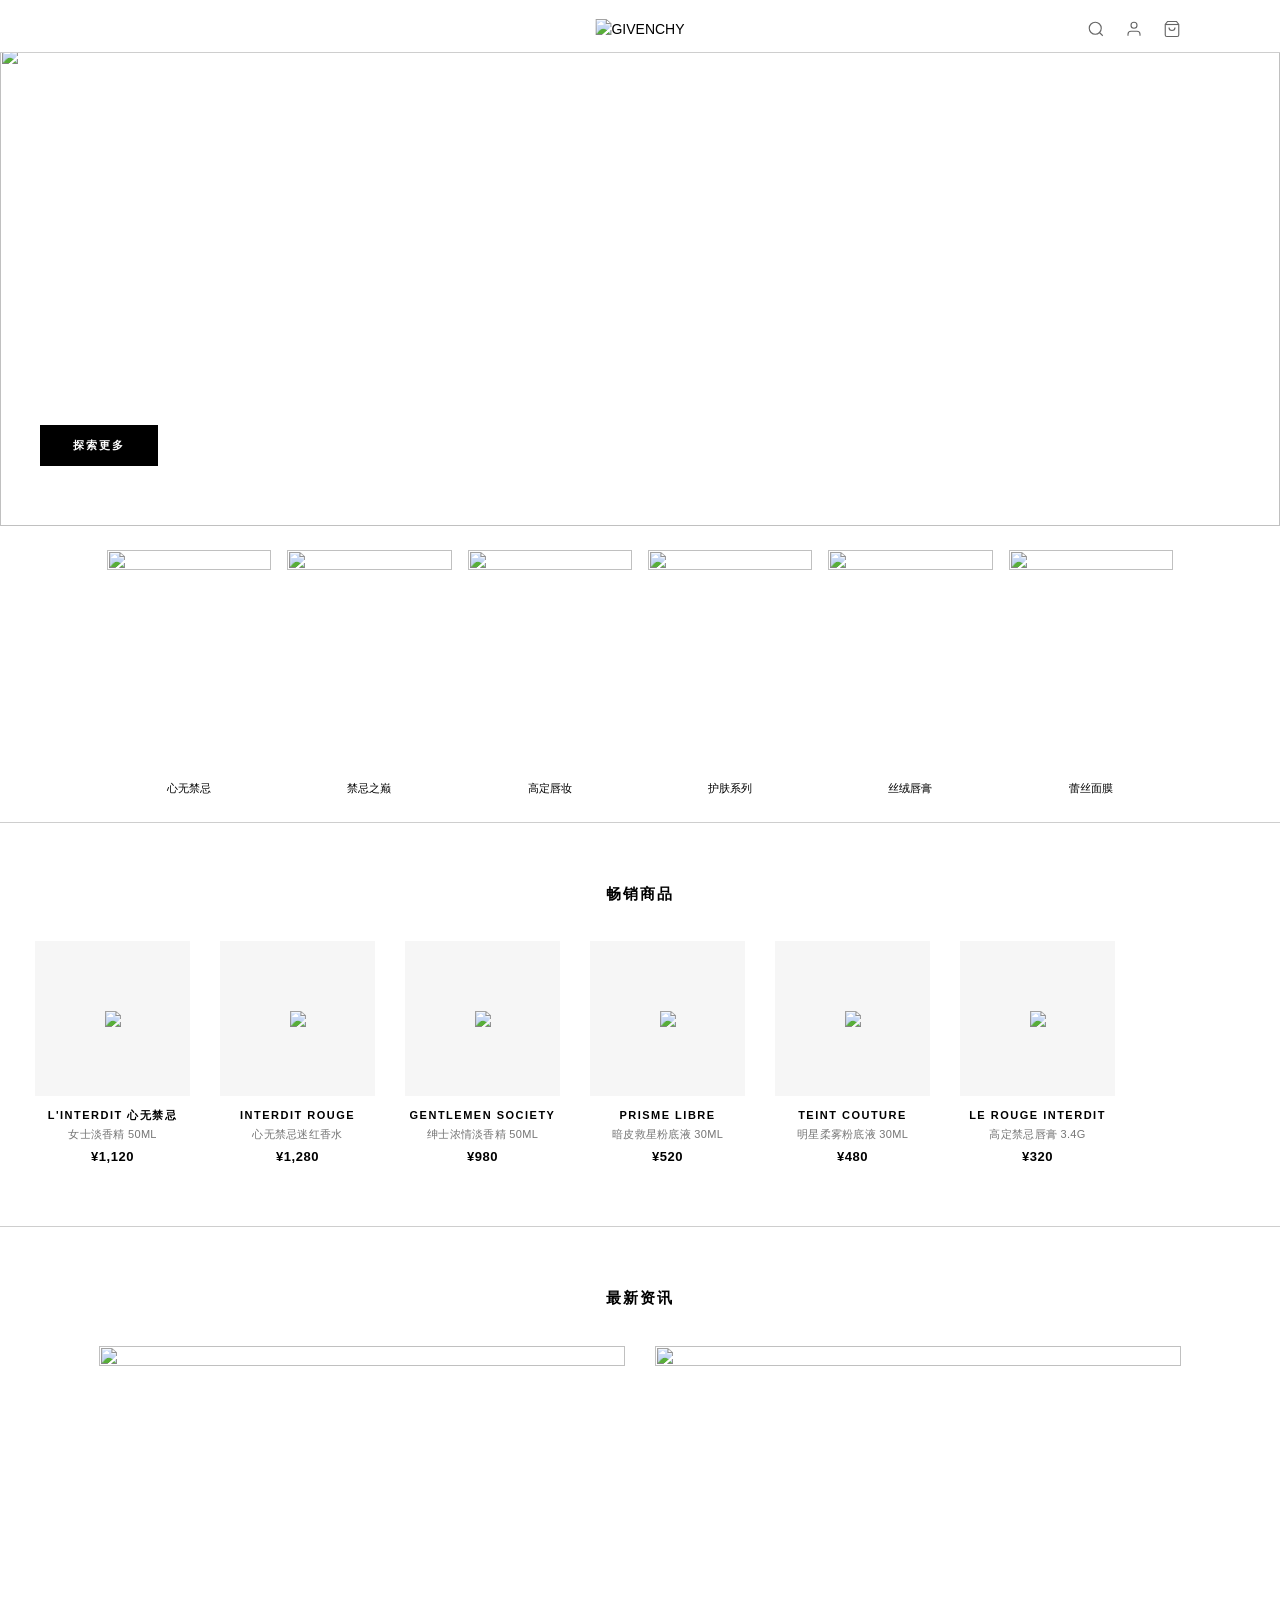
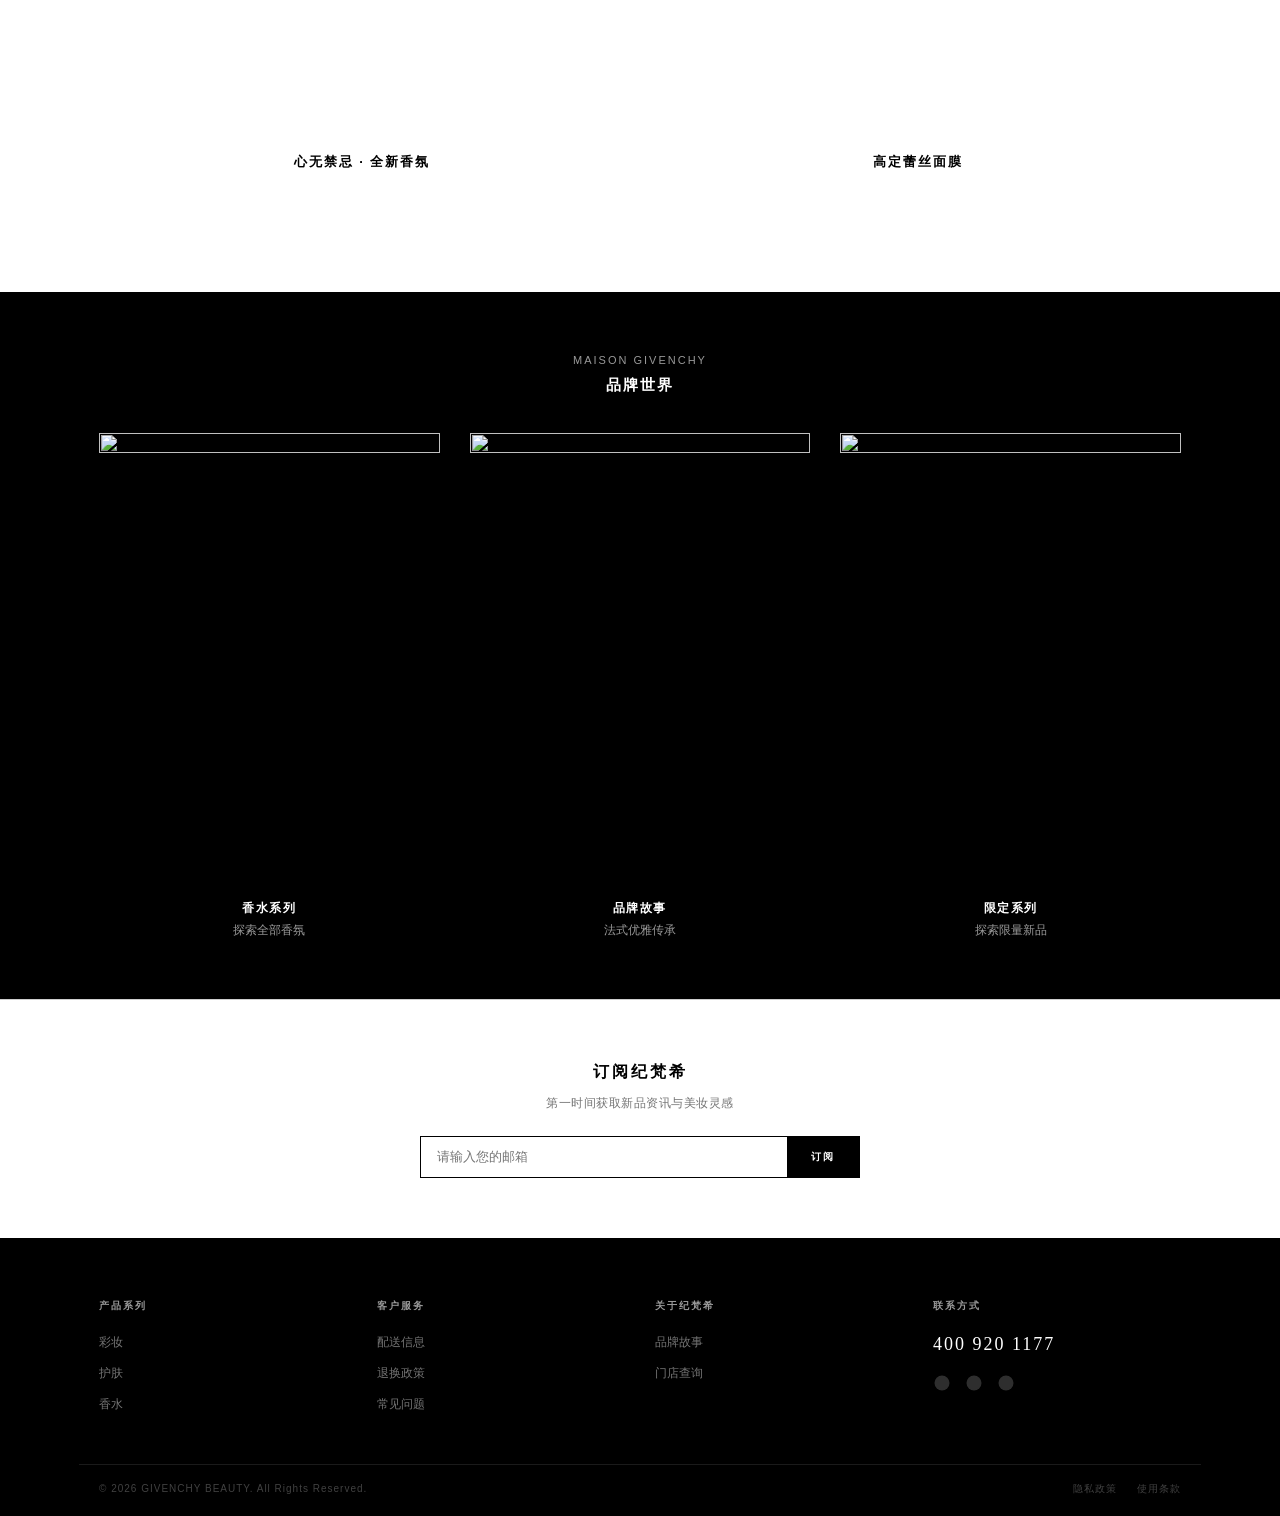
==== commit 4edfc596: "Deploy: single-page with data config" ====
--- a/index.html
+++ b/index.html
@@ -1,313 +1,189 @@
 <!DOCTYPE html>
 <html lang="zh-CN">
 <head>
-    <meta charset="UTF-8">
-    <meta name="viewport" content="width=device-width, initial-scale=1.0">
-    <title>GIVENCHY BEAUTY ∷ 纪梵希美妆官方旗舰店</title>
-    <link rel="preconnect" href="https://fonts.googleapis.com">
-    <link href="https://fonts.googleapis.com/css2?family=Cormorant+Garamond:wght@300;400;500;600;700&family=Noto+Serif+SC:wght@200;300;400;500;600;700&display=swap" rel="stylesheet">
-    <link rel="stylesheet" href="style.css">
+<meta charset="UTF-8">
+<meta name="viewport" content="width=device-width, initial-scale=1.0">
+<title>GIVENCHY BEAUTY ∷ 纪梵希美妆官方旗舰店</title>
+<link href="https://fonts.googleapis.com/css2?family=Roboto+Condensed:wght@300;400;700&family=Maven+Pro:wght@400;500;700&display=swap" rel="stylesheet">
+<style>
+*,*::before,*::after{margin:0;padding:0;box-sizing:border-box}
+:root{--black:#000;--white:#fff;--border:#cecece;--gray:#757575;--bg:#f6f6f6;--max-w:1122px}
+html{scroll-behavior:smooth}
+body{font-family:'Maven Pro',sans-serif;font-size:14px;color:var(--black);line-height:1.5;overflow-x:hidden}
+a{color:inherit;text-decoration:none}
+button{font-family:inherit;cursor:pointer}
+img{max-width:100%;display:block}
+ul{list-style:none}
+.giv-header{position:fixed;top:0;left:0;right:0;z-index:100;background:var(--white);border-bottom:1px solid var(--border);transition:box-shadow .3s}
+.giv-header.scrolled{box-shadow:0 2px 20px rgba(0,0,0,.06)}
+.giv-header-container{max-width:var(--max-w);margin:0 auto;display:flex;align-items:center;justify-content:space-between;padding:16px 20px;height:64px}
+.giv-header-left{display:flex;align-items:center;gap:16px}
+.giv-header-center{position:absolute;left:50%;transform:translateX(-50%)}
+.giv-header-logo{height:20px;display:block}
+.giv-header-right{display:flex;align-items:center;gap:20px}
+.giv-header-icon{width:18px;height:18px;cursor:pointer;opacity:.6;transition:opacity .3s}
+.giv-header-icon:hover{opacity:1}
+.menu-btn{display:flex;flex-direction:column;gap:4px;cursor:pointer;border:none;background:none;padding:4px}
+.menu-btn span{width:18px;height:1.5px;background:var(--black);transition:.3s}
+.giv-nav{display:none}
+@media(min-width:800px){
+  .giv-nav{display:block;border-bottom:1px solid var(--border);background:var(--white)}
+  .giv-nav-inner{max-width:var(--max-w);margin:0 auto;display:flex;justify-content:center;gap:40px;padding:0 20px}
+  .giv-nav a{font-size:11px;letter-spacing:2px;text-transform:uppercase;font-weight:500;padding:14px 0;display:block;position:relative}
+  .giv-nav a:after{content:'';position:absolute;bottom:0;left:0;width:0;height:3px;background:var(--black);transition:width .3s}
+  .giv-nav a:hover:after{width:100%}
+  .menu-btn{display:none}
+  .giv-header-container{height:auto;padding:20px 20px 14px}
+}
+.hero{position:relative;width:100%;height:auto;aspect-ratio:16/7;min-height:300px;overflow:hidden;margin-top:64px}
+@media(min-width:800px){.hero{aspect-ratio:16/6;margin-top:0}}
+.hero-img{width:100%;height:100%;object-fit:cover;object-position:center}
+.hero-content{position:absolute;bottom:60px;left:40px;z-index:2;max-width:400px}
+@media(max-width:800px){.hero-content{left:20px;bottom:40px;max-width:260px}}
+.hero-tag{display:block;font-size:11px;letter-spacing:3px;text-transform:uppercase;color:var(--white);margin-bottom:8px;font-weight:500}
+.hero-title{font-family:'Roboto Condensed',sans-serif;font-weight:700;font-size:clamp(24px,4vw,40px);text-transform:uppercase;letter-spacing:4px;color:var(--white);line-height:1.1;margin-bottom:12px}
+.hero-desc{font-size:13px;color:var(--white);line-height:1.6;letter-spacing:.5px;margin-bottom:20px;opacity:.9}
+.btn-primary{display:inline-block;padding:11px 32px;background:var(--black);color:var(--white);border:1px solid var(--black);font-family:'Roboto Condensed',sans-serif;font-size:11px;font-weight:700;letter-spacing:2px;text-transform:uppercase;transition:all .3s}
+.btn-primary:hover{background:var(--white);color:var(--black)}
+.quick-access{border-bottom:1px solid var(--border);padding:0}
+.quick-access-scroll{max-width:var(--max-w);margin:0 auto;display:flex;overflow-x:auto;scrollbar-width:none;-ms-overflow-style:none;padding:24px 20px;gap:0}
+.quick-access-scroll::-webkit-scrollbar{display:none}
+.qa-item{flex:0 0 calc(100%/6);min-width:100px;text-align:center;padding:0 8px}
+@media(max-width:800px){.qa-item{flex:0 0 100px;min-width:90px;padding:0 6px}}
+.qa-img{width:100%;aspect-ratio:3/4;object-fit:cover;display:block;margin:0 auto 8px}
+.qa-label{font-size:11px;font-weight:400}
+.featured{border-bottom:1px solid var(--border);padding:60px 0}
+.featured-title{font-family:'Roboto Condensed',sans-serif;font-weight:700;font-size:15px;letter-spacing:2px;text-transform:uppercase;text-align:center;margin-bottom:36px}
+.products-scroll{display:flex;overflow-x:auto;scrollbar-width:none;gap:0;padding:0 20px;-ms-overflow-style:none}
+.products-scroll::-webkit-scrollbar{display:none}
+.prod-card{flex:0 0 200px;padding:0 15px;text-align:center}
+@media(min-width:800px){.prod-card{flex:0 0 calc(var(--max-w)/6 - 2px)}}
+.prod-img-wrap{background:var(--bg);padding:16px;margin-bottom:12px;aspect-ratio:1;display:flex;align-items:center;justify-content:center}
+.prod-img-wrap img{max-height:75%;max-width:75%;object-fit:contain}
+.prod-name{font-family:'Roboto Condensed',sans-serif;font-weight:700;font-size:11px;letter-spacing:1.5px;text-transform:uppercase;line-height:1.3;margin-bottom:4px}
+.prod-sub{font-size:11px;color:var(--gray);letter-spacing:.3px;margin-bottom:4px}
+.prod-price{font-family:'Roboto Condensed',sans-serif;font-weight:700;font-size:13px;letter-spacing:.5px}
+.content-tiles{max-width:var(--max-w);margin:0 auto;padding:60px 20px}
+.content-tiles-title{font-family:'Roboto Condensed',sans-serif;font-weight:700;font-size:15px;letter-spacing:2px;text-transform:uppercase;text-align:center;margin-bottom:36px}
+.content-grid{display:grid;grid-template-columns:repeat(2,1fr);gap:30px}
+@media(max-width:800px){.content-grid{grid-template-columns:1fr;gap:20px}}
+.content-card{position:relative;overflow:hidden;cursor:pointer}
+.content-card-img{width:100%;aspect-ratio:4/3;object-fit:cover;display:block;transition:transform .6s}
+.content-card:hover .content-card-img{transform:scale(1.03)}
+.content-card-title{font-family:'Roboto Condensed',sans-serif;font-weight:700;font-size:13px;letter-spacing:2px;text-transform:uppercase;text-align:center;margin-top:12px}
+.maison{background:var(--black);padding:60px 0;margin:60px 0 0}
+.maison-inner{max-width:var(--max-w);margin:0 auto;padding:0 20px}
+.maison-header{text-align:center;margin-bottom:36px}
+.maison-sub{font-size:11px;letter-spacing:2px;text-transform:uppercase;color:rgba(255,255,255,.6);margin-bottom:6px}
+.maison-title{font-family:'Roboto Condensed',sans-serif;font-weight:700;font-size:15px;letter-spacing:2px;text-transform:uppercase;color:var(--white)}
+.maison-grid{display:grid;grid-template-columns:repeat(3,1fr);gap:30px}
+@media(max-width:800px){.maison-grid{grid-template-columns:1fr;gap:20px}}
+.maison-card{text-align:center}
+.maison-card-img{width:100%;aspect-ratio:3/4;object-fit:cover;display:block;margin-bottom:12px}
+.maison-card-title{font-family:'Roboto Condensed',sans-serif;font-weight:700;font-size:12px;letter-spacing:1.5px;text-transform:uppercase;color:var(--white)}
+.maison-card-sub{font-size:12px;color:rgba(255,255,255,.6);margin-top:4px}
+.newsletter{padding:60px 20px;text-align:center;border-top:1px solid var(--border)}
+.newsletter h2{font-family:'Roboto Condensed',sans-serif;font-weight:700;font-size:16px;letter-spacing:3px;text-transform:uppercase;margin-bottom:10px}
+.newsletter p{font-size:12px;color:var(--gray);letter-spacing:.5px;margin-bottom:24px}
+.nl-form{display:flex;max-width:440px;margin:0 auto;border:1px solid var(--black)}
+.nl-form input{flex:1;padding:12px 16px;border:none;outline:none;font-family:'Maven Pro';font-size:13px;background:transparent}
+.nl-form button{padding:12px 24px;background:var(--black);color:var(--white);border:none;font-family:'Roboto Condensed';font-size:10px;letter-spacing:2px;text-transform:uppercase;font-weight:700;cursor:pointer;transition:background .3s}
+.nl-form button:hover{background:var(--gray)}
+.footer{background:var(--black);color:var(--white);padding:60px 0 20px}
+.footer-grid{max-width:var(--max-w);margin:0 auto;display:grid;grid-template-columns:repeat(4,1fr);gap:30px;padding:0 20px 40px}
+@media(max-width:800px){.footer-grid{grid-template-columns:repeat(2,1fr)}}
+@media(max-width:480px){.footer-grid{grid-template-columns:1fr}}
+.footer-col h4{font-size:10px;letter-spacing:2px;text-transform:uppercase;font-weight:700;opacity:.6;margin-bottom:18px}
+.footer-col li{margin-bottom:10px}
+.footer-col a{font-size:12px;opacity:.45;transition:opacity .3s}
+.footer-col a:hover{opacity:1}
+.footer-phone{font-family:'Roboto Condensed';font-size:18px;letter-spacing:2px;margin-bottom:16px}
+.footer-social{display:flex;gap:14px}
+.footer-social svg{opacity:.4;transition:opacity .3s}
+.footer-social:hover svg{opacity:1}
+.footer-bottom{max-width:var(--max-w);margin:0 auto;border-top:1px solid rgba(255,255,255,.1);padding-top:16px;display:flex;justify-content:space-between;align-items:center;padding-left:20px;padding-right:20px;flex-wrap:wrap;gap:10px}
+.footer-copy{font-size:10px;opacity:.25;letter-spacing:1px}
+.footer-links{display:flex;gap:20px}
+.footer-links a{font-size:10px;opacity:.25;letter-spacing:1px}
+.footer-links a:hover{opacity:.5}
+@media(max-width:800px){
+  .giv-header-container{height:56px;padding:12px 16px}
+  .giv-header-logo{height:16px}
+  .content-tiles{padding:40px 16px}
+  .maison{padding:40px 0;margin-top:40px}
+  .featured{padding:40px 0}
+}
+</style>
 </head>
 <body>
-    <!-- Top Bar -->
-    <div class="top-bar">
-        <p>免费配送 | 会员专享礼遇 | 全国热线：400 920 1177</p>
+<header class="giv-header" id="header">
+  <div class="giv-header-container">
+    <div class="giv-header-left">
+      <button class="menu-btn"><span></span><span></span><span></span></button>
     </div>
+    <div class="giv-header-center">
+      <a href="#"><img src="https://www.givenchybeauty.cn/on/demandware.static/Sites-givenchy-beauty-cn-Site/-/default/dw69c44312/images/logo-givenchy.jpg" alt="GIVENCHY" class="giv-header-logo"></a>
+    </div>
+    <div class="giv-header-right">
+      <svg class="giv-header-icon" viewBox="0 0 24 24" fill="none" stroke="currentColor" stroke-width="1.5"><circle cx="11" cy="11" r="8"/><path d="m21 21-4.35-4.35"/></svg>
+      <svg class="giv-header-icon" viewBox="0 0 24 24" fill="none" stroke="currentColor" stroke-width="1.5"><path d="M20 21v-2a4 4 0 0 0-4-4H8a4 4 0 0 0-4 4v2"/><circle cx="12" cy="7" r="4"/></svg>
+      <svg class="giv-header-icon" viewBox="0 0 24 24" fill="none" stroke="currentColor" stroke-width="1.5"><path d="M6 2L3 6v14a2 2 0 002 2h14a2 2 0 002-2V6l-3-4z"/><line x1="3" y1="6" x2="21" y2="6"/><path d="M16 10a4 4 0 01-8 0"/></svg>
+    </div>
+  </div>
+</header>
+<nav class="giv-nav" id="mainNav"></nav>
+<section class="hero" id="heroSection"></section>
+<section class="quick-access" id="qaSection"></section>
+<section class="featured" id="prodSection"></section>
+<section class="content-tiles" id="latestSection"></section>
+<section class="maison" id="maisonSection"></section>
+<section class="newsletter" id="nlSection"></section>
+<footer class="footer" id="footerSection"></footer>
 
-    <!-- Navigation -->
-    <nav class="navbar" id="navbar">
-        <div class="nav-container">
-            <button class="menu-toggle" id="menuToggle" aria-label="菜单">
-                <span></span>
-                <span></span>
-                <span></span>
-            </button>
-            
-            <div class="logo">
-                <a href="#">
-                    <span class="logo-main">GIVENCHY</span>
-                    <span class="logo-sub">BEAUTY</span>
-                </a>
-            </div>
+<script>
+var CONFIG={
+  bannerText:"免费配送 · 会员专享礼遇 · 全国热线 400 920 1177",
+  heroTag:"新品上市",heroTitle:"L'INTERDIT 心无禁忌",heroDesc:"黑白橙花交织\n释放独特迷人魅力",heroBtn:"探索更多",
+  heroImg:"https://www.givenchybeauty.cn/on/demandware.static/-/Library-Sites-GivenchySharedLibrary/default/dwbe9f0c17/LATEST/2024/FRAG/LCP_Coeur-Fou_Latest_Desktop.jpg",
+  navItems:[{label:"全部商品",href:"#"},{label:"香水",href:"#"},{label:"彩妆",href:"#"},{label:"护肤",href:"#"},{label:"新品上市",href:"#"}],
+  qa:[{label:"心无禁忌",img:"https://www.givenchybeauty.cn/on/demandware.static/-/Library-Sites-GivenchySharedLibrary/default/dw961fe95f/QuickAccess/2025/FRAG/QUICK_ACCESS_Lenfant_terrible_324x434_180kb.jpg"},{label:"禁忌之巅",img:"https://www.givenchybeauty.cn/on/demandware.static/-/Library-Sites-GivenchySharedLibrary/default/dw0c2f4af2/QuickAccess/2025/FRAG/QA_INTERDIT_ABSOLU.jpg"},{label:"高定唇妆",img:"https://www.givenchybeauty.cn/on/demandware.static/-/Library-Sites-GivenchySharedLibrary/default/dw9c2119e8/QuickAccess/2025/MAKEUP/GIV_LRI_BAUME_COUTURE_QA.jpg"},{label:"护肤系列",img:"https://www.givenchybeauty.cn/on/demandware.static/-/Library-Sites-GivenchySharedLibrary/default/dw88358bd2/QuickAccess/2024/SKINCARE/10_QA_LSN_COLLECTION.jpg"},{label:"丝绒唇膏",img:"https://www.givenchybeauty.cn/on/demandware.static/-/Library-Sites-GivenchySharedLibrary/default/dw70601d46/QuickAccess/2024/MUP/LRI-Satin_Quick-Access_KV_Desktop_Mobile.jpeg"},{label:"蕾丝面膜",img:"https://www.givenchybeauty.cn/on/demandware.static/-/Library-Sites-GivenchySharedLibrary/default/dw6e209564/LATEST/2024/SKINCARE/LSN_Lace-Face-Mask_Latest_Desktop.jpg"}],
+  products:[{name:"L'INTERDIT 心无禁忌",sub:"女士淡香精 50ML",price:"¥1,120",img:"https://www.givenchybeauty.cn/dw/image/v2/BBZW_PRD/on/demandware.static/-/Sites-givenchy-beauty-master/default/dw67a86ab8/images/P069001/3274872372146_P069001_L_INTERDIT-EDP-50ML_0.png"},{name:"INTERDIT ROUGE",sub:"心无禁忌迷红香水",price:"¥1,280",img:"https://www.givenchybeauty.cn/dw/image/v2/BBZW_PRD/on/demandware.static/-/Sites-givenchy-beauty-master/default/dwbaa40abc/images/P069262/interdit_rouge.png"},{name:"GENTLEMEN SOCIETY",sub:"绅士浓情淡香精 50ML",price:"¥980",img:"https://www.givenchybeauty.cn/dw/image/v2/BBZW_PRD/on/demandware.static/-/Sites-givenchy-beauty-master/default/dw4cf4d211/images/P011050/3274872399013_P011050_GG_EDPB_79_6_50ML_a_0.png"},{name:"PRISME LIBRE",sub:"暗皮救星粉底液 30ML",price:"¥520",img:"https://www.givenchybeauty.cn/dw/image/v2/BBZW_PRD/on/demandware.static/-/Sites-givenchy-beauty-master/default/dw17f632f4/images/P090721/3274872413627_P090721_PL-FDT-30ML-1-N80_0.png"},{name:"TEINT COUTURE",sub:"明星柔雾粉底液 30ML",price:"¥480",img:"https://www.givenchybeauty.cn/dw/image/v2/BBZW_PRD/on/demandware.static/-/Sites-givenchy-beauty-master/default/dwf5d5fd77/images/P090401/3274872430921_P090401_PL-FDT-MATTE-30ML-1-N80_0.png"},{name:"LE ROUGE INTERDIT",sub:"高定禁忌唇膏 3.4G",price:"¥320",img:"https://www.givenchybeauty.cn/dw/image/v2/BBZW_PRD/on/demandware.static/-/Sites-givenchy-beauty-master/default/dwade722fe/images/P084773/3274872442924_P084773_LE-ROUGE-INTE-INT-SILK-3,4G-N326_0.png"}],
+  latestTitle:"最新资讯",
+  latest:[{title:"心无禁忌 · 全新香氛",img:"https://www.givenchybeauty.cn/on/demandware.static/-/Library-Sites-GivenchySharedLibrary/default/dwbe9f0c17/LATEST/2024/FRAG/LCP_Coeur-Fou_Latest_Desktop.jpg"},{title:"高定蕾丝面膜",img:"https://www.givenchybeauty.cn/on/demandware.static/-/Library-Sites-GivenchySharedLibrary/default/dw6e209564/LATEST/2024/SKINCARE/LSN_Lace-Face-Mask_Latest_Desktop.jpg"}],
+  maisonSub:"MAISON GIVENCHY",maisonTitle:"品牌世界",
+  maison:[{title:"香水系列",sub:"探索全部香氛",img:"https://www.givenchybeauty.cn/on/demandware.static/-/Library-Sites-GivenchySharedLibrary/default/dw0c2f4af2/QuickAccess/2025/FRAG/QA_INTERDIT_ABSOLU.jpg"},{title:"品牌故事",sub:"法式优雅传承",img:"https://www.givenchybeauty.cn/dw/image/v2/BBZW_PRD/on/demandware.static/-/Sites-givenchy-beauty-master/default/dw06dab2c9/images/P069001/INT-EDP_PDM_INGREDIENTS_800x800_3.jpg"},{title:"限定系列",sub:"探索限量新品",img:"https://www.givenchybeauty.cn/dw/image/v2/BBZW_PRD/on/demandware.static/-/Sites-givenchy-beauty-master/default/dw3c2c1b86/images/P069262/INTERDIT-EDPRU_PDM_NM_INGREDIENTS+PACK_EDPR_3.jpg"}],
+  nlTitle:"订阅纪梵希",nlDesc:"第一时间获取新品资讯与美妆灵感",
+  footerPhone:"400 920 1177",footerCopy:"© 2026 GIVENCHY BEAUTY. All Rights Reserved.",
+  footerLinks:{products:[{label:"彩妆",href:"#"},{label:"护肤",href:"#"},{label:"香水",href:"#"}],service:[{label:"配送信息",href:"#"},{label:"退换政策",href:"#"},{label:"常见问题",href:"#"}],about:[{label:"品牌故事",href:"#"},{label:"门店查询",href:"#"}]},
+  social:[{name:"微信",url:"#"},{name:"微博",url:"#"},{name:"小红书",url:"#"}]
+};
+// Load from localStorage if available
+try{var ls=localStorage.getItem('gData');if(ls)CONFIG=JSON.parse(ls);}catch(e){}
 
-            <ul class="nav-links" id="navLinks">
-                <li><a href="#hero">首页</a></li>
-                <li class="dropdown">
-                    <a href="#products">彩妆 <span class="arrow">▾</span></a>
-                    <div class="dropdown-content">
-                        <a href="#">唇膏</a>
-                        <a href="#">粉底</a>
-                        <a href="#">眼影</a>
-                        <a href="#">腮红</a>
-                    </div>
-                </li>
-                <li class="dropdown">
-                    <a href="#products">护肤 <span class="arrow">▾</span></a>
-                    <div class="dropdown-content">
-                        <a href="#">精华</a>
-                        <a href="#">面霜</a>
-                        <a href="#">面膜</a>
-                    </div>
-                </li>
-                <li class="dropdown">
-                    <a href="#products">香水 <span class="arrow">▾</span></a>
-                    <div class="dropdown-content">
-                        <a href="#">女士香水</a>
-                        <a href="#">男士香水</a>
-                        <a href="#">中性香水</a>
-                    </div>
-                </li>
-                <li><a href="#story">品牌故事</a></li>
-            </ul>
-
-            <div class="nav-icons">
-                <a href="#" class="icon-search" aria-label="搜索">
-                    <svg width="20" height="20" viewBox="0 0 24 24" fill="none" stroke="currentColor" stroke-width="1.5">
-                        <circle cx="11" cy="11" r="8"/><path d="m21 21-4.35-4.35"/>
-                    </svg>
-                </a>
-                <a href="#" class="icon-user" aria-label="账户">
-                    <svg width="20" height="20" viewBox="0 0 24 24" fill="none" stroke="currentColor" stroke-width="1.5">
-                        <path d="M20 21v-2a4 4 0 0 0-4-4H8a4 4 0 0 0-4 4v2"/><circle cx="12" cy="7" r="4"/>
-                    </svg>
-                </a>
-                <a href="#" class="icon-cart" aria-label="购物车">
-                    <svg width="20" height="20" viewBox="0 0 24 24" fill="none" stroke="currentColor" stroke-width="1.5">
-                        <path d="M6 2L3 6v14a2 2 0 002 2h14a2 2 0 002-2V6l-3-4z"/><line x1="3" y1="6" x2="21" y2="6"/><path d="M16 10a4 4 0 01-8 0"/>
-                    </svg>
-                    <span class="cart-count">0</span>
-                </a>
-            </div>
-        </div>
-    </nav>
-
-    <!-- Hero Slider -->
-    <section class="hero" id="hero">
-        <div class="slider">
-            <div class="slide active" style="background-image: url('https://images.unsplash.com/photo-1522335789203-aabd1fc54bc9?w=1920&q=80')">
-                <div class="slide-content">
-                    <span class="slide-label">新品上市</span>
-                    <h1>高定唇妆</h1>
-                    <p>丝绒质地，极致色彩<br>缔造无与伦比的唇部体验</p>
-                    <a href="#" class="btn-primary">探索更多</a>
-                </div>
-            </div>
-            <div class="slide" style="background-image: url('https://images.unsplash.com/photo-1596462502278-27bfdc403348?w=1920&q=80')">
-                <div class="slide-content">
-                    <span class="slide-label">明星单品</span>
-                    <h1>四宫格散粉</h1>
-                    <p>轻盈细腻，柔焦定妆<br>打造丝绒般完美肌肤</p>
-                    <a href="#" class="btn-primary">立即选购</a>
-                </div>
-            </div>
-            <div class="slide" style="background-image: url('https://images.unsplash.com/photo-1541643600914-78b084683601?w=1920&q=80')">
-                <div class="slide-content">
-                    <span class="slide-label">经典香氛</span>
-                    <h1>心无禁忌</h1>
-                    <p>黑白交织的优雅<br>释放独特迷人魅力</p>
-                    <a href="#" class="btn-primary">探索香氛</a>
-                </div>
-            </div>
-        </div>
-        <div class="slider-controls">
-            <button class="slider-btn prev" aria-label="上一张">‹</button>
-            <div class="slider-dots">
-                <span class="dot active" data-index="0"></span>
-                <span class="dot" data-index="1"></span>
-                <span class="dot" data-index="2"></span>
-            </div>
-            <button class="slider-btn next" aria-label="下一张">›</button>
-        </div>
-    </section>
-
-    <!-- Categories -->
-    <section class="categories" id="categories">
-        <div class="container">
-            <h2 class="section-title">探索系列</h2>
-            <div class="category-grid">
-                <div class="category-card">
-                    <div class="category-img" style="background-image: url('https://images.unsplash.com/photo-1586495777744-4413f21062fa?w=600&q=80')"></div>
-                    <div class="category-overlay">
-                        <h3>彩妆</h3>
-                        <p>唇膏 · 粉底 · 眼影 · 腮红</p>
-                        <a href="#" class="btn-outline">探索</a>
-                    </div>
-                </div>
-                <div class="category-card">
-                    <div class="category-img" style="background-image: url('https://images.unsplash.com/photo-1570194065650-d99fb4b38b17?w=600&q=80')"></div>
-                    <div class="category-overlay">
-                        <h3>护肤</h3>
-                        <p>精华 · 面霜 · 面膜 · 眼霜</p>
-                        <a href="#" class="btn-outline">探索</a>
-                    </div>
-                </div>
-                <div class="category-card">
-                    <div class="category-img" style="background-image: url('https://images.unsplash.com/photo-1588405748880-12d1d2a59f75?w=600&q=80')"></div>
-                    <div class="category-overlay">
-                        <h3>香水</h3>
-                        <p>女士 · 男士 · 中性 · 限定</p>
-                        <a href="#" class="btn-outline">探索</a>
-                    </div>
-                </div>
-            </div>
-        </div>
-    </section>
-
-    <!-- Featured Products -->
-    <section class="products" id="products">
-        <div class="container">
-            <h2 class="section-title">明星产品</h2>
-            <div class="product-grid">
-                <div class="product-card">
-                    <div class="product-img" style="background-image: url('https://images.unsplash.com/photo-1583241800698-e8ab01830a07?w=400&q=80')">
-                        <span class="product-badge">新品</span>
-                    </div>
-                    <div class="product-info">
-                        <h3>高定香榭唇膏</h3>
-                        <p class="product-desc">丝绒哑光质地，浓郁显色</p>
-                        <div class="product-price">¥ 320</div>
-                        <button class="btn-add-cart">加入购物车</button>
-                    </div>
-                </div>
-                <div class="product-card">
-                    <div class="product-img" style="background-image: url('https://images.unsplash.com/photo-1631214500115-598fc2cb8ada?w=400&q=80')">
-                        <span class="product-badge">热卖</span>
-                    </div>
-                    <div class="product-info">
-                        <h3>四宫格明星散粉</h3>
-                        <p class="product-desc">柔焦定妆，轻盈透气</p>
-                        <div class="product-price">¥ 550</div>
-                        <button class="btn-add-cart">加入购物车</button>
-                    </div>
-                </div>
-                <div class="product-card">
-                    <div class="product-img" style="background-image: url('https://images.unsplash.com/photo-1594035900107-2ef1c83907e7?w=400&q=80')"></div>
-                    <div class="product-info">
-                        <h3>心无禁忌香水</h3>
-                        <p class="product-desc">黑白橙花，神秘优雅</p>
-                        <div class="product-price">¥ 1,120</div>
-                        <button class="btn-add-cart">加入购物车</button>
-                    </div>
-                </div>
-                <div class="product-card">
-                    <div class="product-img" style="background-image: url('https://images.unsplash.com/photo-1571781926291-c477ebfd024b?w=400&q=80')"></div>
-                    <div class="product-info">
-                        <h3>时光无痕精华</h3>
-                        <p class="product-desc">紧致修护，焕活年轻</p>
-                        <div class="product-price">¥ 890</div>
-                        <button class="btn-add-cart">加入购物车</button>
-                    </div>
-                </div>
-                <div class="product-card">
-                    <div class="product-img" style="background-image: url('https://images.unsplash.com/photo-1608248543803-ba4f8c70ae0b?w=400&q=80')">
-                        <span class="product-badge">限定</span>
-                    </div>
-                    <div class="product-info">
-                        <h3>高定眼影盘</h3>
-                        <p class="product-desc">大地色系，日常百搭</p>
-                        <div class="product-price">¥ 580</div>
-                        <button class="btn-add-cart">加入购物车</button>
-                    </div>
-                </div>
-                <div class="product-card">
-                    <div class="product-img" style="background-image: url('https://images.unsplash.com/photo-1598440947619-2c35fc9aa908?w=400&q=80')"></div>
-                    <div class="product-info">
-                        <h3>粉底液 SPF20</h3>
-                        <p class="product-desc">轻薄遮瑕，自然服帖</p>
-                        <div class="product-price">¥ 460</div>
-                        <button class="btn-add-cart">加入购物车</button>
-                    </div>
-                </div>
-            </div>
-        </div>
-    </section>
-
-    <!-- Brand Story -->
-    <section class="story" id="story">
-        <div class="story-bg" style="background-image: url('https://images.unsplash.com/photo-1441984904996-e0b6ba687e04?w=1920&q=80')"></div>
-        <div class="story-content">
-            <span class="story-label">MAISON GIVENCHY</span>
-            <h2>品牌故事</h2>
-            <p>1952年，Hubert de Givenchy先生在巴黎创立了纪梵希品牌。<br>
-            从高定时装到美妆艺术，纪梵希始终秉承法式优雅与前卫精神，<br>
-            为全球女性缔造独一无二的美丽体验。</p>
-            <a href="#" class="btn-primary">了解更多</a>
-        </div>
-    </section>
-
-    <!-- Newsletter -->
-    <section class="newsletter">
-        <div class="container">
-            <h2>订阅纪梵希</h2>
-            <p>第一时间获取新品资讯、独家优惠与美妆灵感</p>
-            <form class="newsletter-form">
-                <input type="email" placeholder="请输入您的邮箱地址" required>
-                <button type="submit">订阅</button>
-            </form>
-        </div>
-    </section>
-
-    <!-- Footer -->
-    <footer class="footer">
-        <div class="container">
-            <div class="footer-grid">
-                <div class="footer-col">
-                    <h4>产品系列</h4>
-                    <ul>
-                        <li><a href="#">彩妆</a></li>
-                        <li><a href="#">护肤</a></li>
-                        <li><a href="#">香水</a></li>
-                        <li><a href="#">新品上市</a></li>
-                        <li><a href="#">限定系列</a></li>
-                    </ul>
-                </div>
-                <div class="footer-col">
-                    <h4>客户服务</h4>
-                    <ul>
-                        <li><a href="#">配送信息</a></li>
-                        <li><a href="#">退换政策</a></li>
-                        <li><a href="#">订单查询</a></li>
-                        <li><a href="#">常见问题</a></li>
-                        <li><a href="#">联系我们</a></li>
-                    </ul>
-                </div>
-                <div class="footer-col">
-                    <h4>关于纪梵希</h4>
-                    <ul>
-                        <li><a href="#">品牌故事</a></li>
-                        <li><a href="#">门店查询</a></li>
-                        <li><a href="#">会员中心</a></li>
-                        <li><a href="#">招贤纳士</a></li>
-                    </ul>
-                </div>
-                <div class="footer-col">
-                    <h4>联系方式</h4>
-                    <p class="contact-info">贵宾服务热线</p>
-                    <p class="contact-phone">400 920 1177</p>
-                    <div class="social-links">
-                        <a href="#" aria-label="微信">
-                            <svg width="24" height="24" viewBox="0 0 24 24" fill="currentColor"><path d="M8.691 2.188C3.891 2.188 0 5.476 0 9.53c0 2.212 1.17 4.203 3.002 5.55a.59.59 0 01.213.665l-.39 1.48c-.019.07-.048.141-.048.213 0 .163.13.295.29.295a.326.326 0 00.167-.054l1.903-1.114a.864.864 0 01.717-.098 10.16 10.16 0 002.837.403c.276 0 .543-.027.811-.05a6.13 6.13 0 01-.253-1.736c0-3.54 3.305-6.412 7.381-6.412.262 0 .52.018.776.04C16.455 4.826 12.899 2.187 8.691 2.187zm-2.75 4.395c.558 0 1.011.453 1.011 1.011s-.453 1.011-1.011 1.011a1.012 1.012 0 010-2.022zm5.478 0c.558 0 1.011.453 1.011 1.011s-.453 1.011-1.011 1.011a1.012 1.012 0 010-2.022z"/><path d="M23.997 14.637c0-3.277-3.099-5.937-6.925-5.937-3.825 0-6.924 2.66-6.924 5.937 0 3.276 3.099 5.936 6.924 5.936.768 0 1.506-.127 2.188-.338a.682.682 0 01.565.078l1.488.87a.258.258 0 00.132.043.231.231 0 00.228-.232c0-.057-.023-.113-.038-.167l-.306-1.16a.468.468 0 01.167-.523C22.953 18.37 24 16.61 24 14.637h-.003zm-9.346-1.27a.797.797 0 110-1.594.797.797 0 010 1.594zm4.842 0a.797.797 0 110-1.594.797.797 0 010 1.594z"/></svg>
-                        </a>
-                        <a href="#" aria-label="微博">
-                            <svg width="24" height="24" viewBox="0 0 24 24" fill="currentColor"><path d="M10.098 20.323c-3.977.391-7.414-1.406-7.672-4.02-.259-2.609 2.759-5.047 6.74-5.441 3.979-.394 7.413 1.404 7.671 4.018.259 2.6-2.759 5.049-6.737 5.439l-.002.004zM16.26 11.09c-.207-.068-.352-.113-.243-.408.235-.639.26-1.189.003-1.583-.479-.737-1.79-.698-3.293-.02 0-.002-.472.206-.351-.172.234-.763.2-1.4-.103-1.783-.685-.871-2.512.034-4.106 2.014-1.178 1.462-1.868 3.048-1.868 4.431 0 2.558 3.292 4.116 6.513 4.116 4.218 0 7.031-2.449 7.031-4.419 0-1.18-1-1.854-1.856-2.13l-.002-.002-.722-.245.003-.003z"/><path d="M20.234 5.947c-1.261-1.407-3.124-1.932-4.836-1.569a.61.61 0 00-.457.734.616.616 0 00.741.453c1.294-.271 2.688.122 3.638 1.177.949 1.054 1.19 2.488.723 3.744a.614.614 0 00.392.776.62.62 0 00.779-.389c.614-1.643.296-3.52-.98-4.925v-.002l.002.001z"/><path d="M17.837 7.806c-.59-.66-1.47-.914-2.292-.743a.435.435 0 00-.323.518.438.438 0 00.524.32c.466-.097.96.046 1.286.417.325.37.413.868.263 1.309a.436.436 0 00.277.547.44.44 0 00.55-.275c.248-.724.1-1.552-.285-2.093v-.001z"/></svg>
-                        </a>
-                        <a href="#" aria-label="小红书">
-                            <svg width="24" height="24" viewBox="0 0 24 24" fill="currentColor"><path d="M12 2C6.48 2 2 6.48 2 12s4.48 10 10 10 10-4.48 10-10S17.52 2 12 2zm0 18c-4.41 0-8-3.59-8-8s3.59-8 8-8 8 3.59 8 8-3.59 8-8 8zm-1-13h2v6h-2zm0 8h2v2h-2z"/></svg>
-                        </a>
-                    </div>
-                </div>
-            </div>
-            <div class="footer-bottom">
-                <p>© 2026 GIVENCHY BEAUTY. All Rights Reserved.</p>
-                <div class="footer-links">
-                    <a href="#">隐私政策</a>
-                    <a href="#">使用条款</a>
-                    <a href="#">Cookie 设置</a>
-                </div>
-            </div>
-        </div>
-    </footer>
-
-    <script src="script.js"></script>
+// Render
+(function(){
+  var C=CONFIG;
+  // Nav
+  var nav=document.getElementById('mainNav');
+  nav.innerHTML='<div class="giv-nav-inner">'+C.navItems.map(function(n){return '<a href="'+n.href+'">'+n.label+'</a>';}).join('')+'</div>';
+  // Hero
+  document.getElementById('heroSection').innerHTML='<img src="'+C.heroImg+'" alt="" class="hero-img"><div class="hero-content"><span class="hero-tag">'+C.heroTag+'</span><h1 class="hero-title">'+C.heroTitle.replace(/\n/g,'<br>')+'</h1><p class="hero-desc">'+C.heroDesc.replace(/\n/g,'<br>')+'</p><a href="#" class="btn-primary">'+C.heroBtn+'</a></div>';
+  // Quick Access
+  document.getElementById('qaSection').innerHTML='<div class="quick-access-scroll">'+C.qa.map(function(q){return '<a href="#" class="qa-item"><img src="'+q.img+'" class="qa-img"><span class="qa-label">'+q.label+'</span></a>';}).join('')+'</div>';
+  // Products
+  document.getElementById('prodSection').innerHTML='<h2 class="featured-title">畅销商品</h2><div class="products-scroll">'+C.products.map(function(p){return '<div class="prod-card"><div class="prod-img-wrap"><img src="'+p.img+'"></div><div class="prod-name">'+p.name+'</div><div class="prod-sub">'+p.sub+'</div><div class="prod-price">'+p.price+'</div></div>';}).join('')+'</div>';
+  // Latest
+  document.getElementById('latestSection').innerHTML='<h2 class="content-tiles-title">'+C.latestTitle+'</h2><div class="content-grid">'+C.latest.map(function(l){return '<a href="#" class="content-card"><img src="'+l.img+'" class="content-card-img"><div class="content-card-title">'+l.title+'</div></a>';}).join('')+'</div>';
+  // Maison
+  document.getElementById('maisonSection').innerHTML='<div class="maison-inner"><div class="maison-header"><div class="maison-sub">'+C.maisonSub+'</div><h2 class="maison-title">'+C.maisonTitle+'</h2></div><div class="maison-grid">'+C.maison.map(function(m){return '<div class="maison-card"><img src="'+m.img+'" class="maison-card-img"><div class="maison-card-title">'+m.title+'</div><div class="maison-card-sub">'+m.sub+'</div></div>';}).join('')+'</div></div>';
+  // Newsletter
+  document.getElementById('nlSection').innerHTML='<h2>'+C.nlTitle+'</h2><p>'+C.nlDesc+'</p><form class="nl-form" onsubmit="event.preventDefault();this.querySelector(\'button\').textContent=\'感谢订阅\';var f=this;setTimeout(function(){f.querySelector(\'button\').textContent=\'订阅\';f.reset()},2000)"><input type="email" placeholder="请输入您的邮箱" required><button type="submit">订阅</button></form>';
+  // Footer
+  var fl=C.footerLinks;
+  document.getElementById('footerSection').innerHTML='<div class="footer-grid"><div class="footer-col"><h4>产品系列</h4><ul>'+fl.products.map(function(l){return '<li><a href="'+l.href+'">'+l.label+'</a></li>';}).join('')+'</ul></div><div class="footer-col"><h4>客户服务</h4><ul>'+fl.service.map(function(l){return '<li><a href="'+l.href+'">'+l.label+'</a></li>';}).join('')+'</ul></div><div class="footer-col"><h4>关于纪梵希</h4><ul>'+fl.about.map(function(l){return '<li><a href="'+l.href+'">'+l.label+'</a></li>';}).join('')+'</ul></div><div class="footer-col"><h4>联系方式</h4><div class="footer-phone">'+C.footerPhone+'</div><div class="footer-social">'+C.social.map(function(s){return '<a href="'+s.url+'"><svg width="18" height="18" viewBox="0 0 24 24" fill="currentColor"><circle cx="12" cy="12" r="10"/></svg></a>';}).join('')+'</div></div></div><div class="footer-bottom"><span class="footer-copy">'+C.footerCopy+'</span><div class="footer-links"><a href="#">隐私政策</a><a href="#">使用条款</a></div></div>';
+  // Header scroll
+  window.addEventListener('scroll',function(){document.getElementById('header').classList.toggle('scrolled',window.scrollY>30)});
+})();
+</script>
 </body>
 </html>
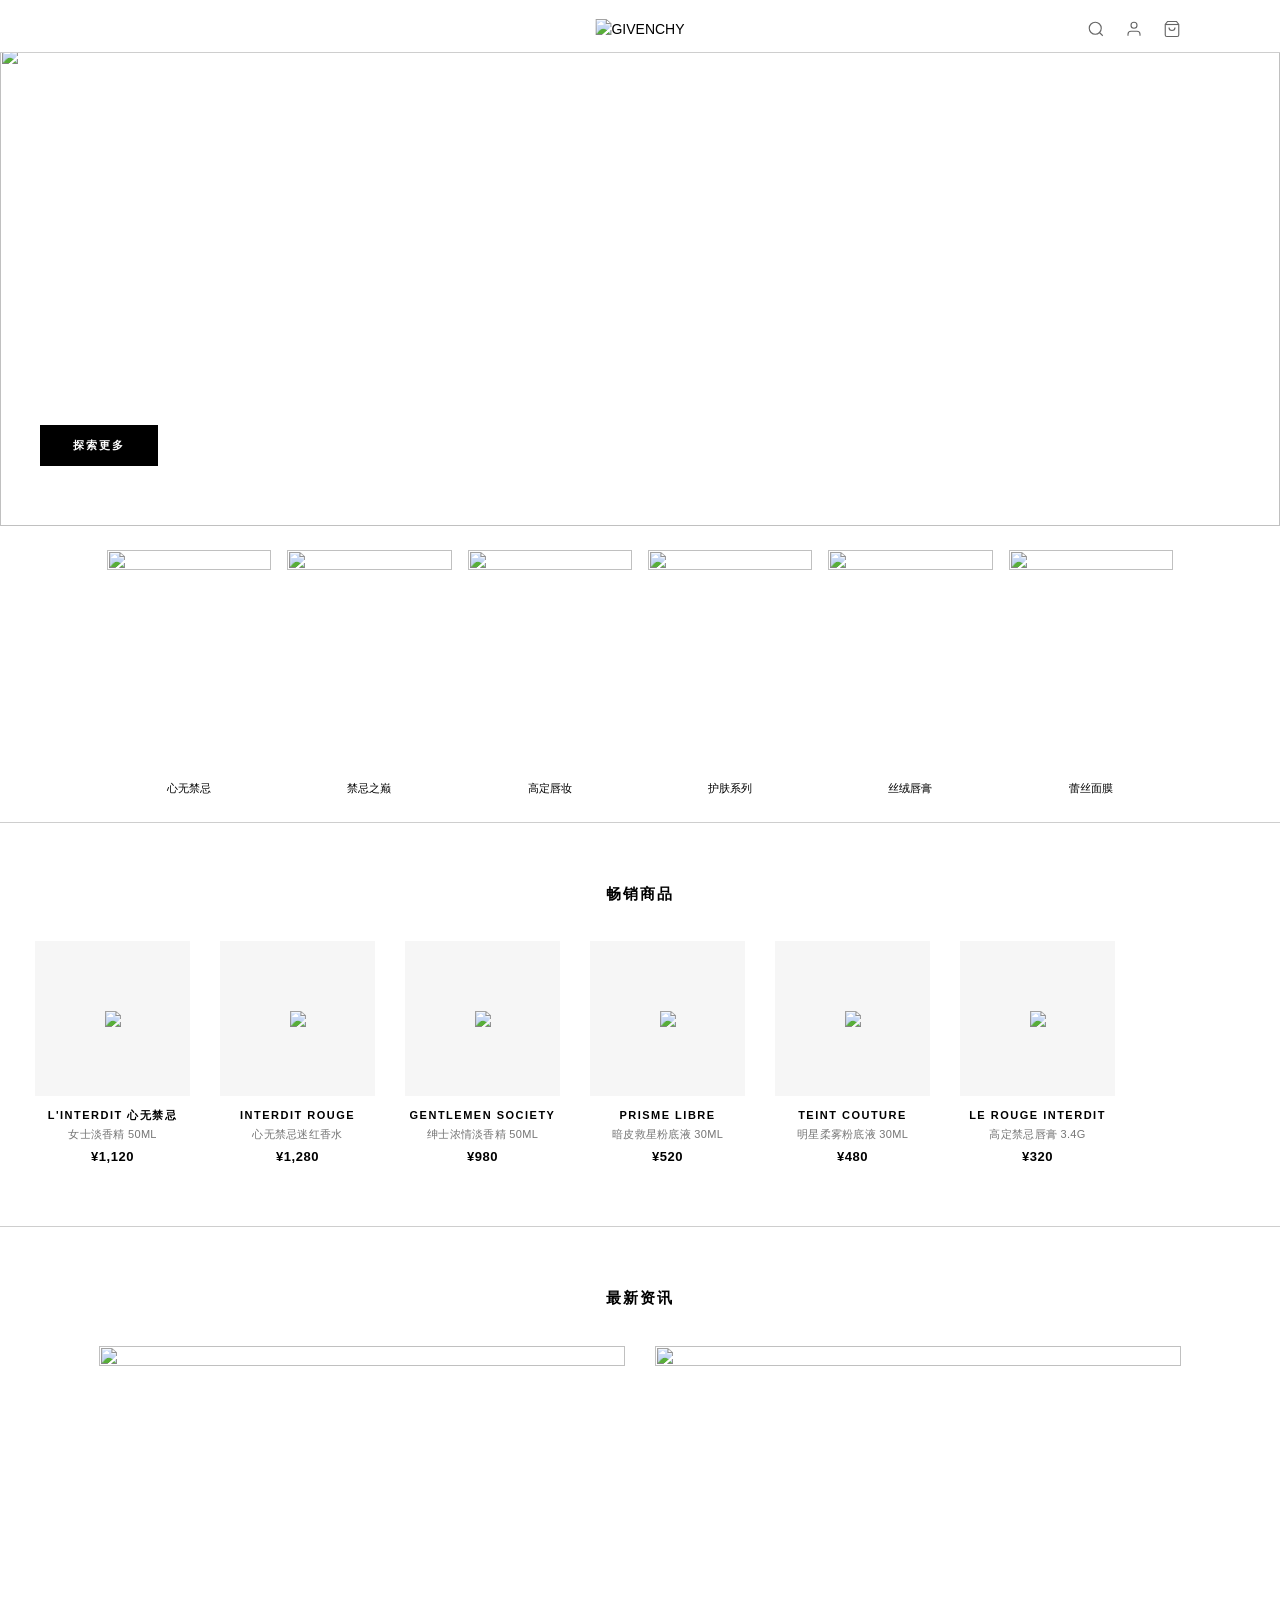
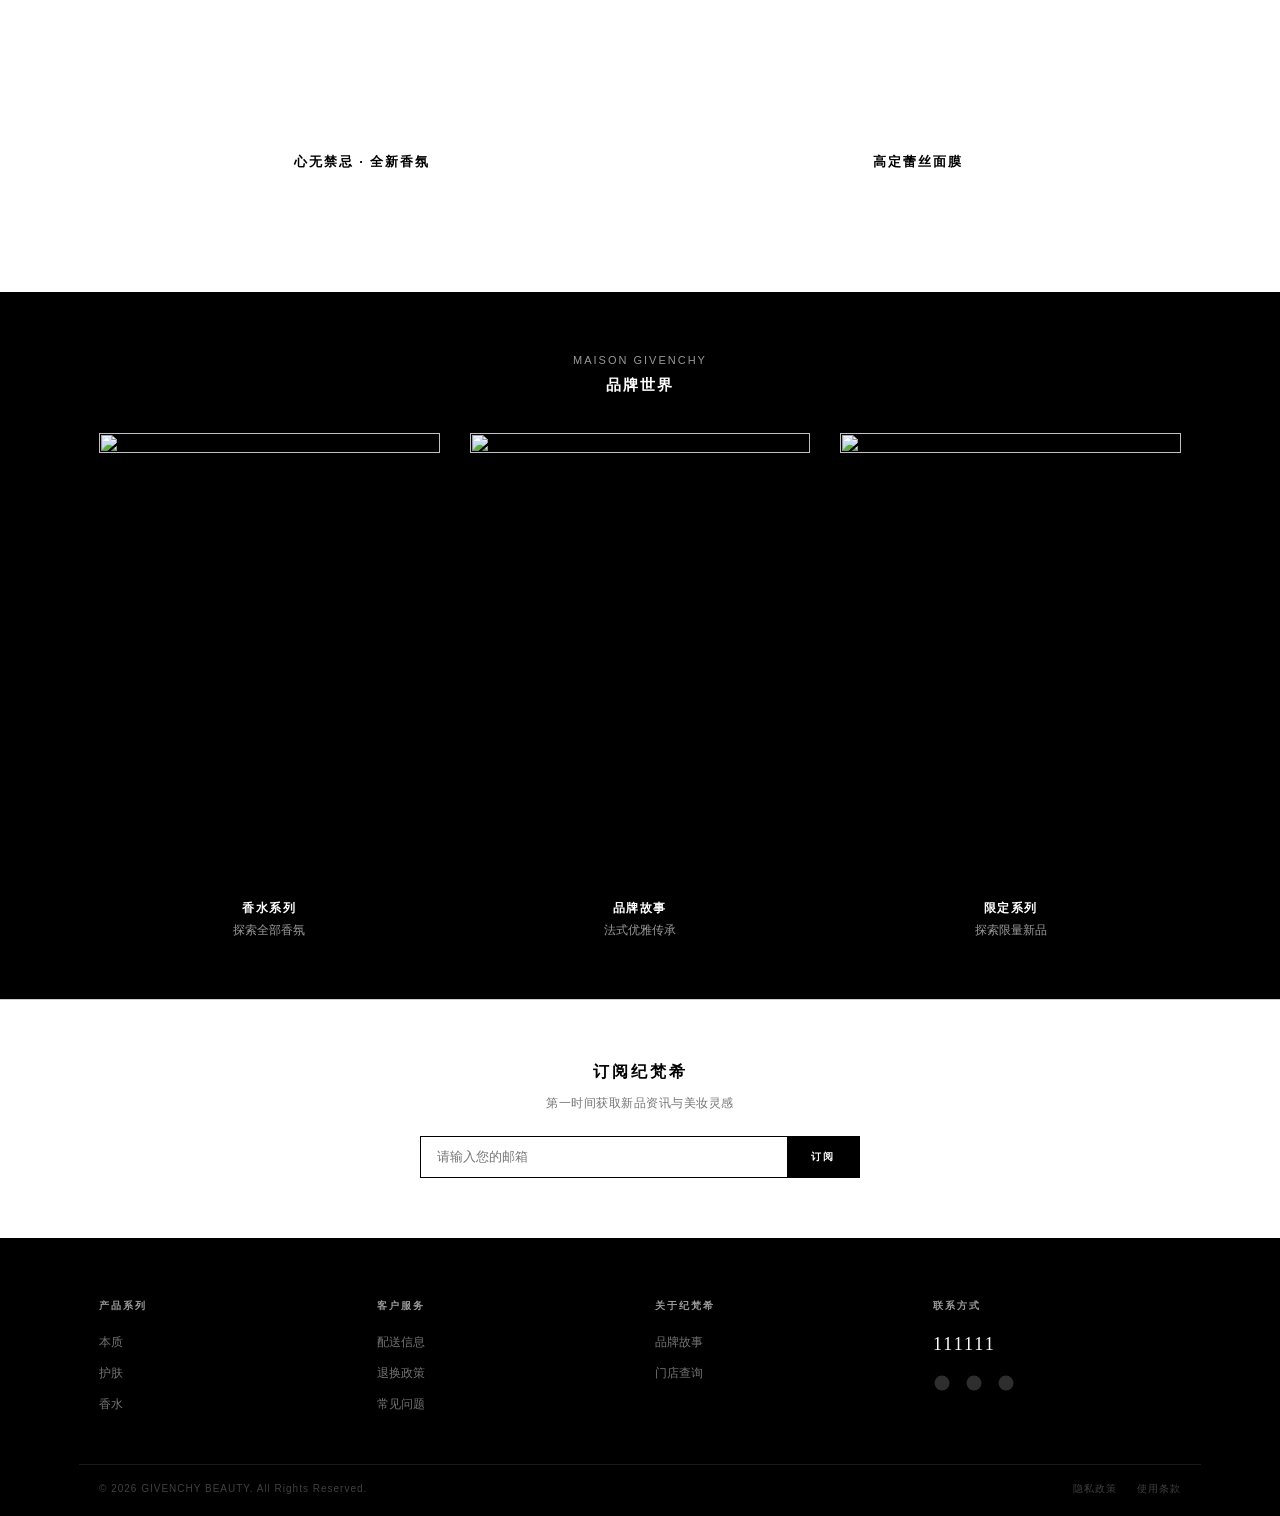
==== commit 1f403afa: "Update site content via admin" ====
--- a/index.html
+++ b/index.html
@@ -142,20 +142,186 @@
 
 <script>
 var CONFIG={
-  bannerText:"免费配送 · 会员专享礼遇 · 全国热线 400 920 1177",
-  heroTag:"新品上市",heroTitle:"L'INTERDIT 心无禁忌",heroDesc:"黑白橙花交织\n释放独特迷人魅力",heroBtn:"探索更多",
-  heroImg:"https://www.givenchybeauty.cn/on/demandware.static/-/Library-Sites-GivenchySharedLibrary/default/dwbe9f0c17/LATEST/2024/FRAG/LCP_Coeur-Fou_Latest_Desktop.jpg",
-  navItems:[{label:"全部商品",href:"#"},{label:"香水",href:"#"},{label:"彩妆",href:"#"},{label:"护肤",href:"#"},{label:"新品上市",href:"#"}],
-  qa:[{label:"心无禁忌",img:"https://www.givenchybeauty.cn/on/demandware.static/-/Library-Sites-GivenchySharedLibrary/default/dw961fe95f/QuickAccess/2025/FRAG/QUICK_ACCESS_Lenfant_terrible_324x434_180kb.jpg"},{label:"禁忌之巅",img:"https://www.givenchybeauty.cn/on/demandware.static/-/Library-Sites-GivenchySharedLibrary/default/dw0c2f4af2/QuickAccess/2025/FRAG/QA_INTERDIT_ABSOLU.jpg"},{label:"高定唇妆",img:"https://www.givenchybeauty.cn/on/demandware.static/-/Library-Sites-GivenchySharedLibrary/default/dw9c2119e8/QuickAccess/2025/MAKEUP/GIV_LRI_BAUME_COUTURE_QA.jpg"},{label:"护肤系列",img:"https://www.givenchybeauty.cn/on/demandware.static/-/Library-Sites-GivenchySharedLibrary/default/dw88358bd2/QuickAccess/2024/SKINCARE/10_QA_LSN_COLLECTION.jpg"},{label:"丝绒唇膏",img:"https://www.givenchybeauty.cn/on/demandware.static/-/Library-Sites-GivenchySharedLibrary/default/dw70601d46/QuickAccess/2024/MUP/LRI-Satin_Quick-Access_KV_Desktop_Mobile.jpeg"},{label:"蕾丝面膜",img:"https://www.givenchybeauty.cn/on/demandware.static/-/Library-Sites-GivenchySharedLibrary/default/dw6e209564/LATEST/2024/SKINCARE/LSN_Lace-Face-Mask_Latest_Desktop.jpg"}],
-  products:[{name:"L'INTERDIT 心无禁忌",sub:"女士淡香精 50ML",price:"¥1,120",img:"https://www.givenchybeauty.cn/dw/image/v2/BBZW_PRD/on/demandware.static/-/Sites-givenchy-beauty-master/default/dw67a86ab8/images/P069001/3274872372146_P069001_L_INTERDIT-EDP-50ML_0.png"},{name:"INTERDIT ROUGE",sub:"心无禁忌迷红香水",price:"¥1,280",img:"https://www.givenchybeauty.cn/dw/image/v2/BBZW_PRD/on/demandware.static/-/Sites-givenchy-beauty-master/default/dwbaa40abc/images/P069262/interdit_rouge.png"},{name:"GENTLEMEN SOCIETY",sub:"绅士浓情淡香精 50ML",price:"¥980",img:"https://www.givenchybeauty.cn/dw/image/v2/BBZW_PRD/on/demandware.static/-/Sites-givenchy-beauty-master/default/dw4cf4d211/images/P011050/3274872399013_P011050_GG_EDPB_79_6_50ML_a_0.png"},{name:"PRISME LIBRE",sub:"暗皮救星粉底液 30ML",price:"¥520",img:"https://www.givenchybeauty.cn/dw/image/v2/BBZW_PRD/on/demandware.static/-/Sites-givenchy-beauty-master/default/dw17f632f4/images/P090721/3274872413627_P090721_PL-FDT-30ML-1-N80_0.png"},{name:"TEINT COUTURE",sub:"明星柔雾粉底液 30ML",price:"¥480",img:"https://www.givenchybeauty.cn/dw/image/v2/BBZW_PRD/on/demandware.static/-/Sites-givenchy-beauty-master/default/dwf5d5fd77/images/P090401/3274872430921_P090401_PL-FDT-MATTE-30ML-1-N80_0.png"},{name:"LE ROUGE INTERDIT",sub:"高定禁忌唇膏 3.4G",price:"¥320",img:"https://www.givenchybeauty.cn/dw/image/v2/BBZW_PRD/on/demandware.static/-/Sites-givenchy-beauty-master/default/dwade722fe/images/P084773/3274872442924_P084773_LE-ROUGE-INTE-INT-SILK-3,4G-N326_0.png"}],
-  latestTitle:"最新资讯",
-  latest:[{title:"心无禁忌 · 全新香氛",img:"https://www.givenchybeauty.cn/on/demandware.static/-/Library-Sites-GivenchySharedLibrary/default/dwbe9f0c17/LATEST/2024/FRAG/LCP_Coeur-Fou_Latest_Desktop.jpg"},{title:"高定蕾丝面膜",img:"https://www.givenchybeauty.cn/on/demandware.static/-/Library-Sites-GivenchySharedLibrary/default/dw6e209564/LATEST/2024/SKINCARE/LSN_Lace-Face-Mask_Latest_Desktop.jpg"}],
-  maisonSub:"MAISON GIVENCHY",maisonTitle:"品牌世界",
-  maison:[{title:"香水系列",sub:"探索全部香氛",img:"https://www.givenchybeauty.cn/on/demandware.static/-/Library-Sites-GivenchySharedLibrary/default/dw0c2f4af2/QuickAccess/2025/FRAG/QA_INTERDIT_ABSOLU.jpg"},{title:"品牌故事",sub:"法式优雅传承",img:"https://www.givenchybeauty.cn/dw/image/v2/BBZW_PRD/on/demandware.static/-/Sites-givenchy-beauty-master/default/dw06dab2c9/images/P069001/INT-EDP_PDM_INGREDIENTS_800x800_3.jpg"},{title:"限定系列",sub:"探索限量新品",img:"https://www.givenchybeauty.cn/dw/image/v2/BBZW_PRD/on/demandware.static/-/Sites-givenchy-beauty-master/default/dw3c2c1b86/images/P069262/INTERDIT-EDPRU_PDM_NM_INGREDIENTS+PACK_EDPR_3.jpg"}],
-  nlTitle:"订阅纪梵希",nlDesc:"第一时间获取新品资讯与美妆灵感",
-  footerPhone:"400 920 1177",footerCopy:"© 2026 GIVENCHY BEAUTY. All Rights Reserved.",
-  footerLinks:{products:[{label:"彩妆",href:"#"},{label:"护肤",href:"#"},{label:"香水",href:"#"}],service:[{label:"配送信息",href:"#"},{label:"退换政策",href:"#"},{label:"常见问题",href:"#"}],about:[{label:"品牌故事",href:"#"},{label:"门店查询",href:"#"}]},
-  social:[{name:"微信",url:"#"},{name:"微博",url:"#"},{name:"小红书",url:"#"}]
+  "bannerText": "免费配送 · 会员专享礼遇 · 全国热线 400 920 1177",
+  "heroTitle": "L'INTERDIT 心无禁忌",
+  "heroTag": "新品上市",
+  "heroDesc": "黑白橙花交织\n释放独特迷人魅力",
+  "heroBtn": "探索更多",
+  "heroImg": "https://www.givenchybeauty.cn/on/demandware.static/-/Library-Sites-GivenchySharedLibrary/default/dwbe9f0c17/LATEST/2024/FRAG/LCP_Coeur-Fou_Latest_Desktop.jpg",
+  "navItems": [
+    {
+      "label": "全部商品",
+      "href": "#"
+    },
+    {
+      "label": "香水",
+      "href": "#"
+    },
+    {
+      "label": "彩妆",
+      "href": "#"
+    },
+    {
+      "label": "护肤",
+      "href": "#"
+    },
+    {
+      "label": "新品上市",
+      "href": "#"
+    }
+  ],
+  "qa": [
+    {
+      "label": "心无禁忌",
+      "img": "https://www.givenchybeauty.cn/on/demandware.static/-/Library-Sites-GivenchySharedLibrary/default/dw961fe95f/QuickAccess/2025/FRAG/QUICK_ACCESS_Lenfant_terrible_324x434_180kb.jpg"
+    },
+    {
+      "label": "禁忌之巅",
+      "img": "https://www.givenchybeauty.cn/on/demandware.static/-/Library-Sites-GivenchySharedLibrary/default/dw0c2f4af2/QuickAccess/2025/FRAG/QA_INTERDIT_ABSOLU.jpg"
+    },
+    {
+      "label": "高定唇妆",
+      "img": "https://www.givenchybeauty.cn/on/demandware.static/-/Library-Sites-GivenchySharedLibrary/default/dw9c2119e8/QuickAccess/2025/MAKEUP/GIV_LRI_BAUME_COUTURE_QA.jpg"
+    },
+    {
+      "label": "护肤系列",
+      "img": "https://www.givenchybeauty.cn/on/demandware.static/-/Library-Sites-GivenchySharedLibrary/default/dw88358bd2/QuickAccess/2024/SKINCARE/10_QA_LSN_COLLECTION.jpg"
+    },
+    {
+      "label": "丝绒唇膏",
+      "img": "https://www.givenchybeauty.cn/on/demandware.static/-/Library-Sites-GivenchySharedLibrary/default/dw70601d46/QuickAccess/2024/MUP/LRI-Satin_Quick-Access_KV_Desktop_Mobile.jpeg"
+    },
+    {
+      "label": "蕾丝面膜",
+      "img": "https://www.givenchybeauty.cn/on/demandware.static/-/Library-Sites-GivenchySharedLibrary/default/dw6e209564/LATEST/2024/SKINCARE/LSN_Lace-Face-Mask_Latest_Desktop.jpg"
+    }
+  ],
+  "products": [
+    {
+      "name": "L'INTERDIT 心无禁忌",
+      "sub": "女士淡香精 50ML",
+      "price": "¥1,120",
+      "img": "https://www.givenchybeauty.cn/dw/image/v2/BBZW_PRD/on/demandware.static/-/Sites-givenchy-beauty-master/default/dw67a86ab8/images/P069001/3274872372146_P069001_L_INTERDIT-EDP-50ML_0.png"
+    },
+    {
+      "name": "INTERDIT ROUGE",
+      "sub": "心无禁忌迷红香水",
+      "price": "¥1,280",
+      "img": "https://www.givenchybeauty.cn/dw/image/v2/BBZW_PRD/on/demandware.static/-/Sites-givenchy-beauty-master/default/dwbaa40abc/images/P069262/interdit_rouge.png"
+    },
+    {
+      "name": "GENTLEMEN SOCIETY",
+      "sub": "绅士浓情淡香精 50ML",
+      "price": "¥980",
+      "img": "https://www.givenchybeauty.cn/dw/image/v2/BBZW_PRD/on/demandware.static/-/Sites-givenchy-beauty-master/default/dw4cf4d211/images/P011050/3274872399013_P011050_GG_EDPB_79_6_50ML_a_0.png"
+    },
+    {
+      "name": "PRISME LIBRE",
+      "sub": "暗皮救星粉底液 30ML",
+      "price": "¥520",
+      "img": "https://www.givenchybeauty.cn/dw/image/v2/BBZW_PRD/on/demandware.static/-/Sites-givenchy-beauty-master/default/dw17f632f4/images/P090721/3274872413627_P090721_PL-FDT-30ML-1-N80_0.png"
+    },
+    {
+      "name": "TEINT COUTURE",
+      "sub": "明星柔雾粉底液 30ML",
+      "price": "¥480",
+      "img": "https://www.givenchybeauty.cn/dw/image/v2/BBZW_PRD/on/demandware.static/-/Sites-givenchy-beauty-master/default/dwf5d5fd77/images/P090401/3274872430921_P090401_PL-FDT-MATTE-30ML-1-N80_0.png"
+    },
+    {
+      "name": "LE ROUGE INTERDIT",
+      "sub": "高定禁忌唇膏 3.4G",
+      "price": "¥320",
+      "img": "https://www.givenchybeauty.cn/dw/image/v2/BBZW_PRD/on/demandware.static/-/Sites-givenchy-beauty-master/default/dwade722fe/images/P084773/3274872442924_P084773_LE-ROUGE-INTE-INT-SILK-3,4G-N326_0.png"
+    }
+  ],
+  "latestTitle": "最新资讯",
+  "latest": [
+    {
+      "title": "心无禁忌 · 全新香氛",
+      "img": "https://www.givenchybeauty.cn/on/demandware.static/-/Library-Sites-GivenchySharedLibrary/default/dwbe9f0c17/LATEST/2024/FRAG/LCP_Coeur-Fou_Latest_Desktop.jpg"
+    },
+    {
+      "title": "高定蕾丝面膜",
+      "img": "https://www.givenchybeauty.cn/on/demandware.static/-/Library-Sites-GivenchySharedLibrary/default/dw6e209564/LATEST/2024/SKINCARE/LSN_Lace-Face-Mask_Latest_Desktop.jpg"
+    }
+  ],
+  "maisonSub": "MAISON GIVENCHY",
+  "maisonTitle": "品牌世界",
+  "maison": [
+    {
+      "title": "香水系列",
+      "sub": "探索全部香氛",
+      "img": "https://www.givenchybeauty.cn/on/demandware.static/-/Library-Sites-GivenchySharedLibrary/default/dw0c2f4af2/QuickAccess/2025/FRAG/QA_INTERDIT_ABSOLU.jpg"
+    },
+    {
+      "title": "品牌故事",
+      "sub": "法式优雅传承",
+      "img": "https://www.givenchybeauty.cn/dw/image/v2/BBZW_PRD/on/demandware.static/-/Sites-givenchy-beauty-master/default/dw06dab2c9/images/P069001/INT-EDP_PDM_INGREDIENTS_800x800_3.jpg"
+    },
+    {
+      "title": "限定系列",
+      "sub": "探索限量新品",
+      "img": "https://www.givenchybeauty.cn/dw/image/v2/BBZW_PRD/on/demandware.static/-/Sites-givenchy-beauty-master/default/dw3c2c1b86/images/P069262/INTERDIT-EDPRU_PDM_NM_INGREDIENTS+PACK_EDPR_3.jpg"
+    }
+  ],
+  "nlTitle": "订阅纪梵希",
+  "nlDesc": "第一时间获取新品资讯与美妆灵感",
+  "footerPhone": "111111",
+  "footerCopy": "© 2026 GIVENCHY BEAUTY. All Rights Reserved.",
+  "footerLinks": {
+    "products": [
+      {
+        "label": "本质",
+        "href": "#"
+      },
+      {
+        "label": "护肤",
+        "href": "#"
+      },
+      {
+        "label": "香水",
+        "href": "#"
+      }
+    ],
+    "service": [
+      {
+        "label": "配送信息",
+        "href": "#"
+      },
+      {
+        "label": "退换政策",
+        "href": "#"
+      },
+      {
+        "label": "常见问题",
+        "href": "#"
+      }
+    ],
+    "about": [
+      {
+        "label": "品牌故事",
+        "href": "#"
+      },
+      {
+        "label": "门店查询",
+        "href": "#"
+      }
+    ]
+  },
+  "social": [
+    {
+      "name": "微信",
+      "url": "#"
+    },
+    {
+      "name": "微博",
+      "url": "#"
+    },
+    {
+      "name": "小红书",
+      "url": "#"
+    }
+  ]
 };
 // Load from localStorage if available
 try{var ls=localStorage.getItem('gData');if(ls)CONFIG=JSON.parse(ls);}catch(e){}
